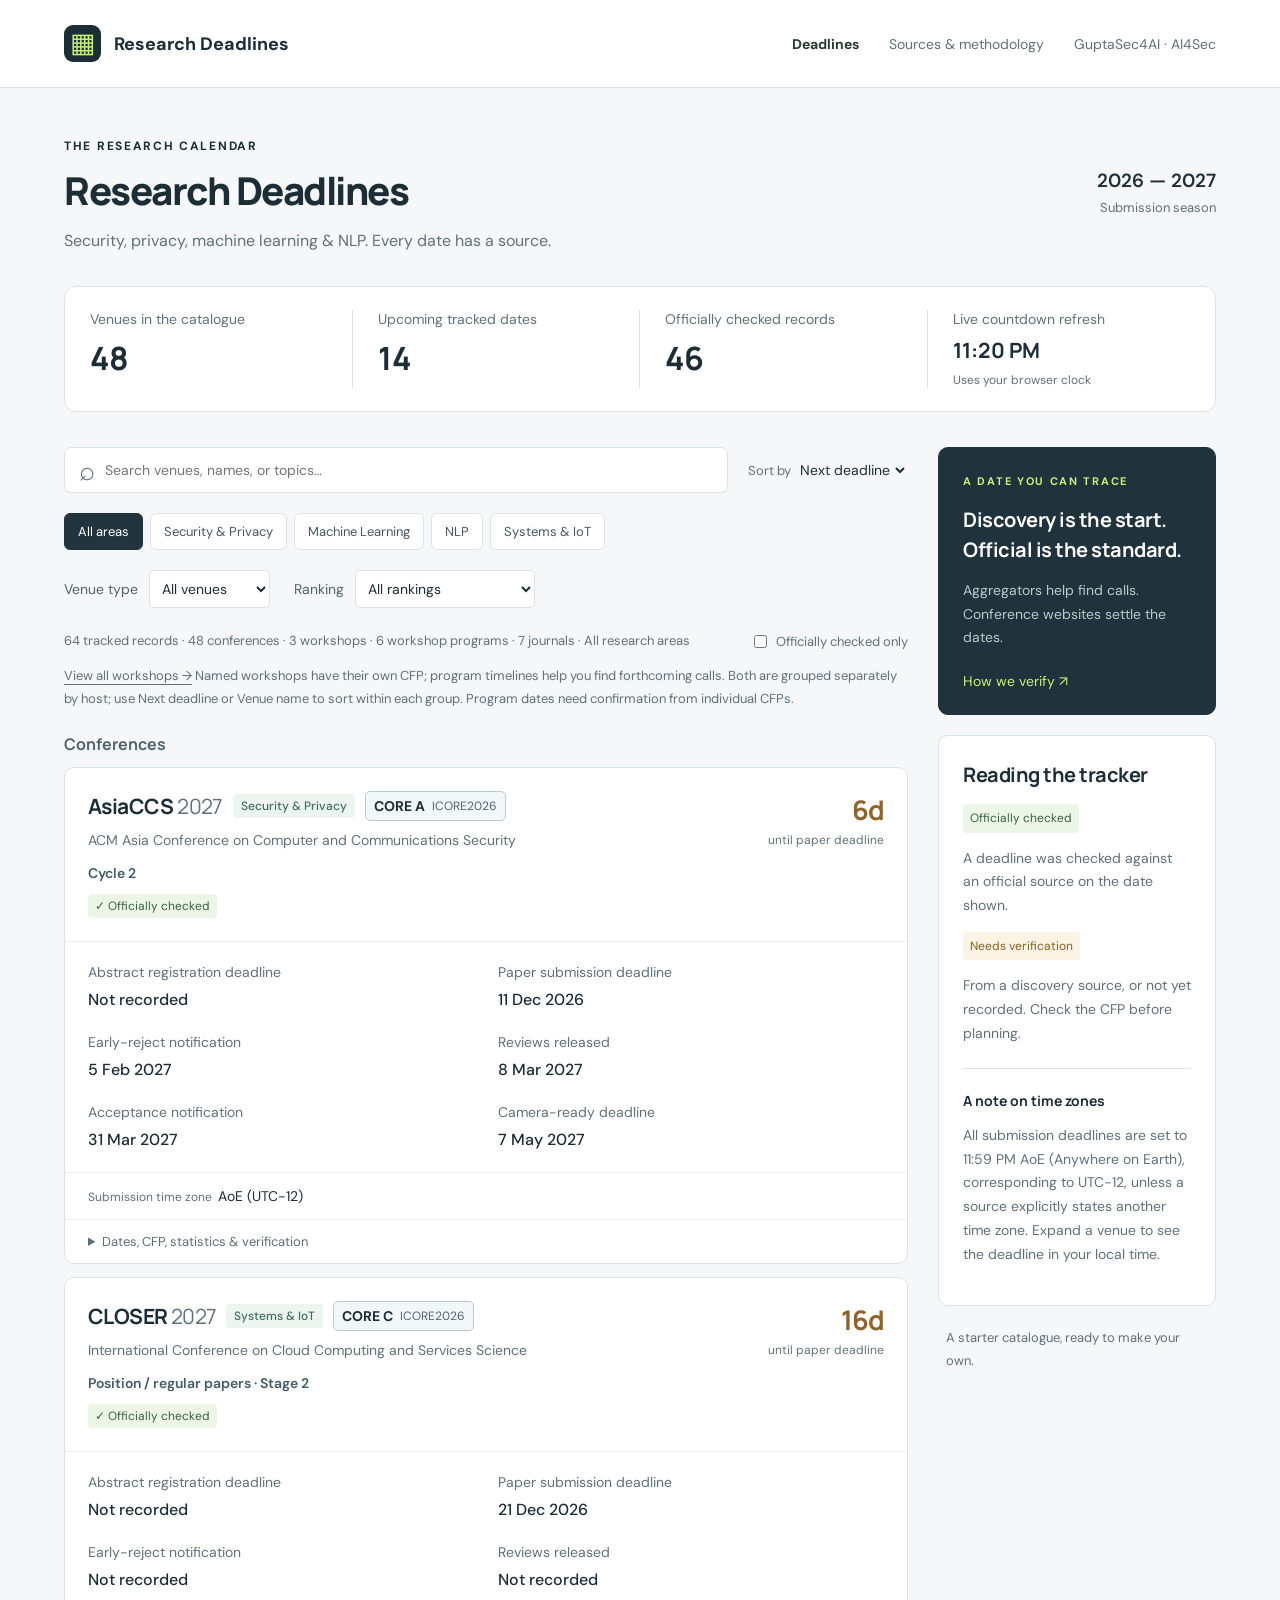
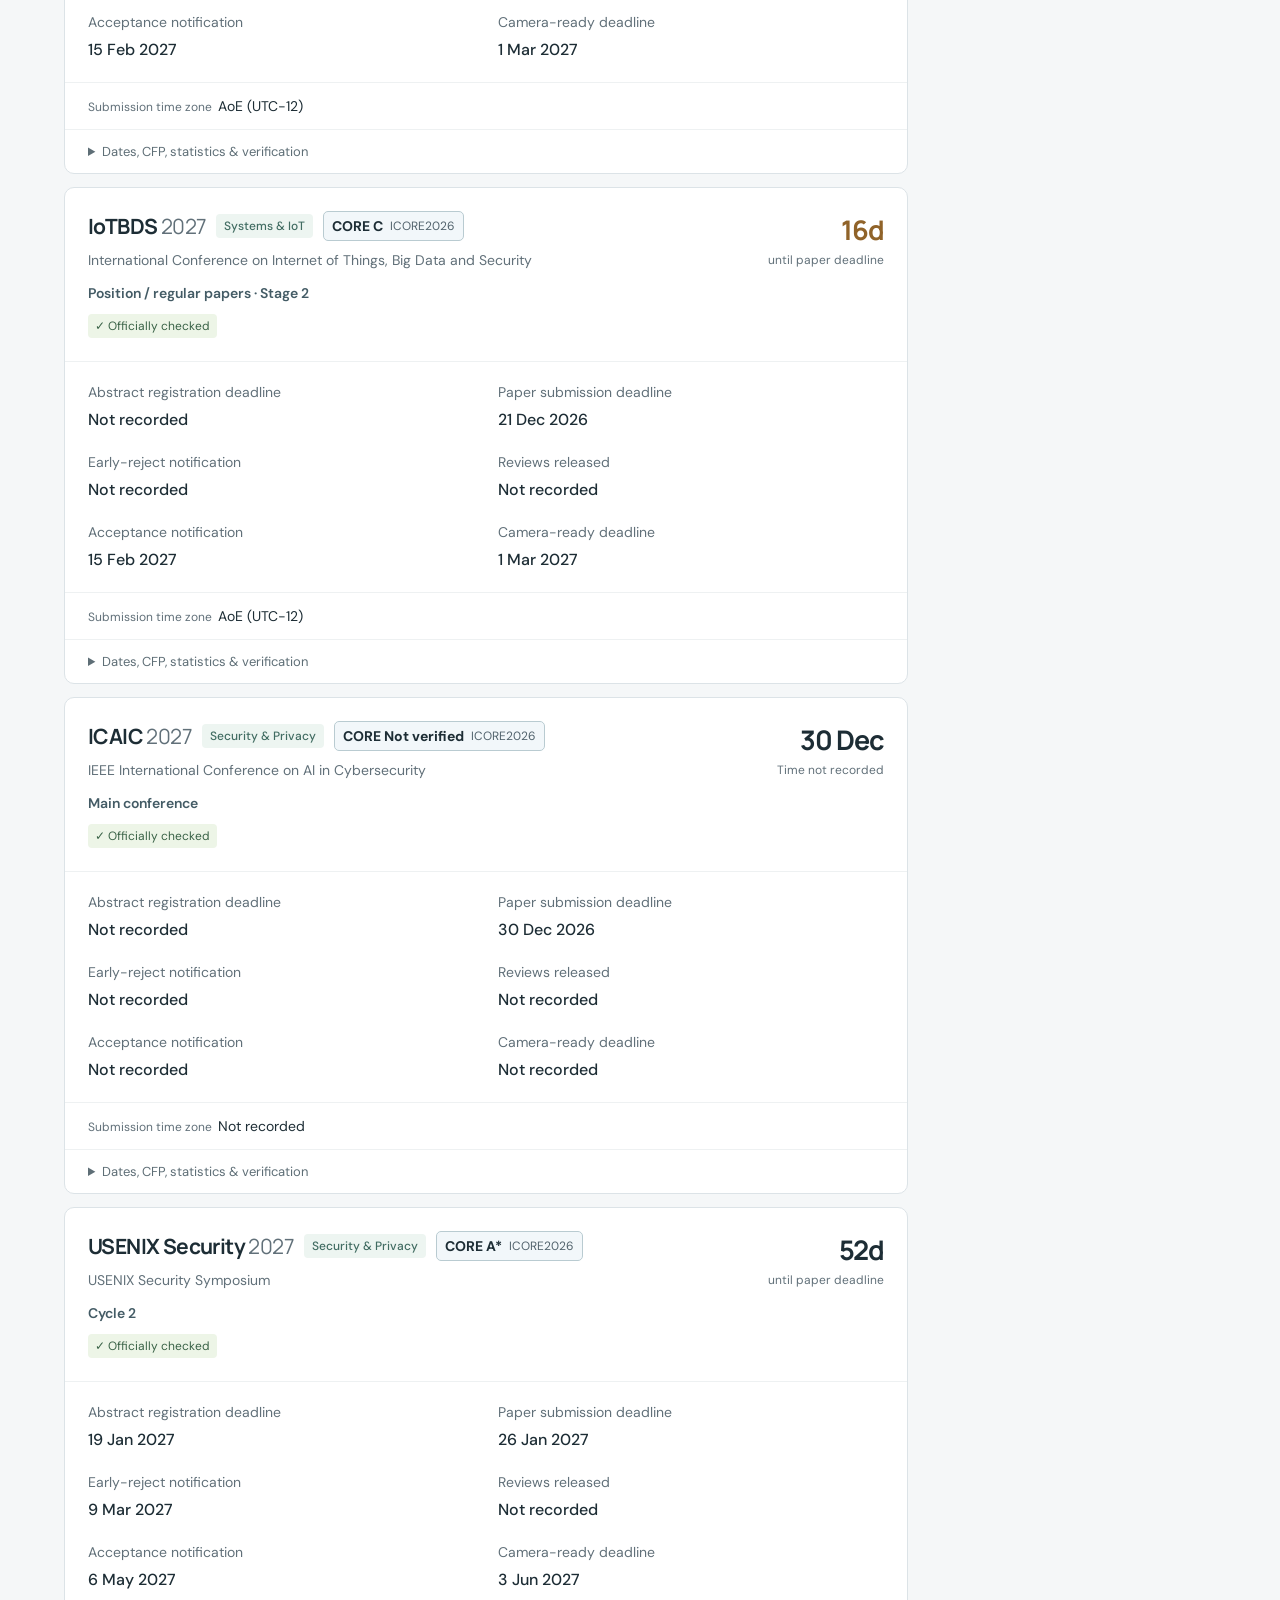
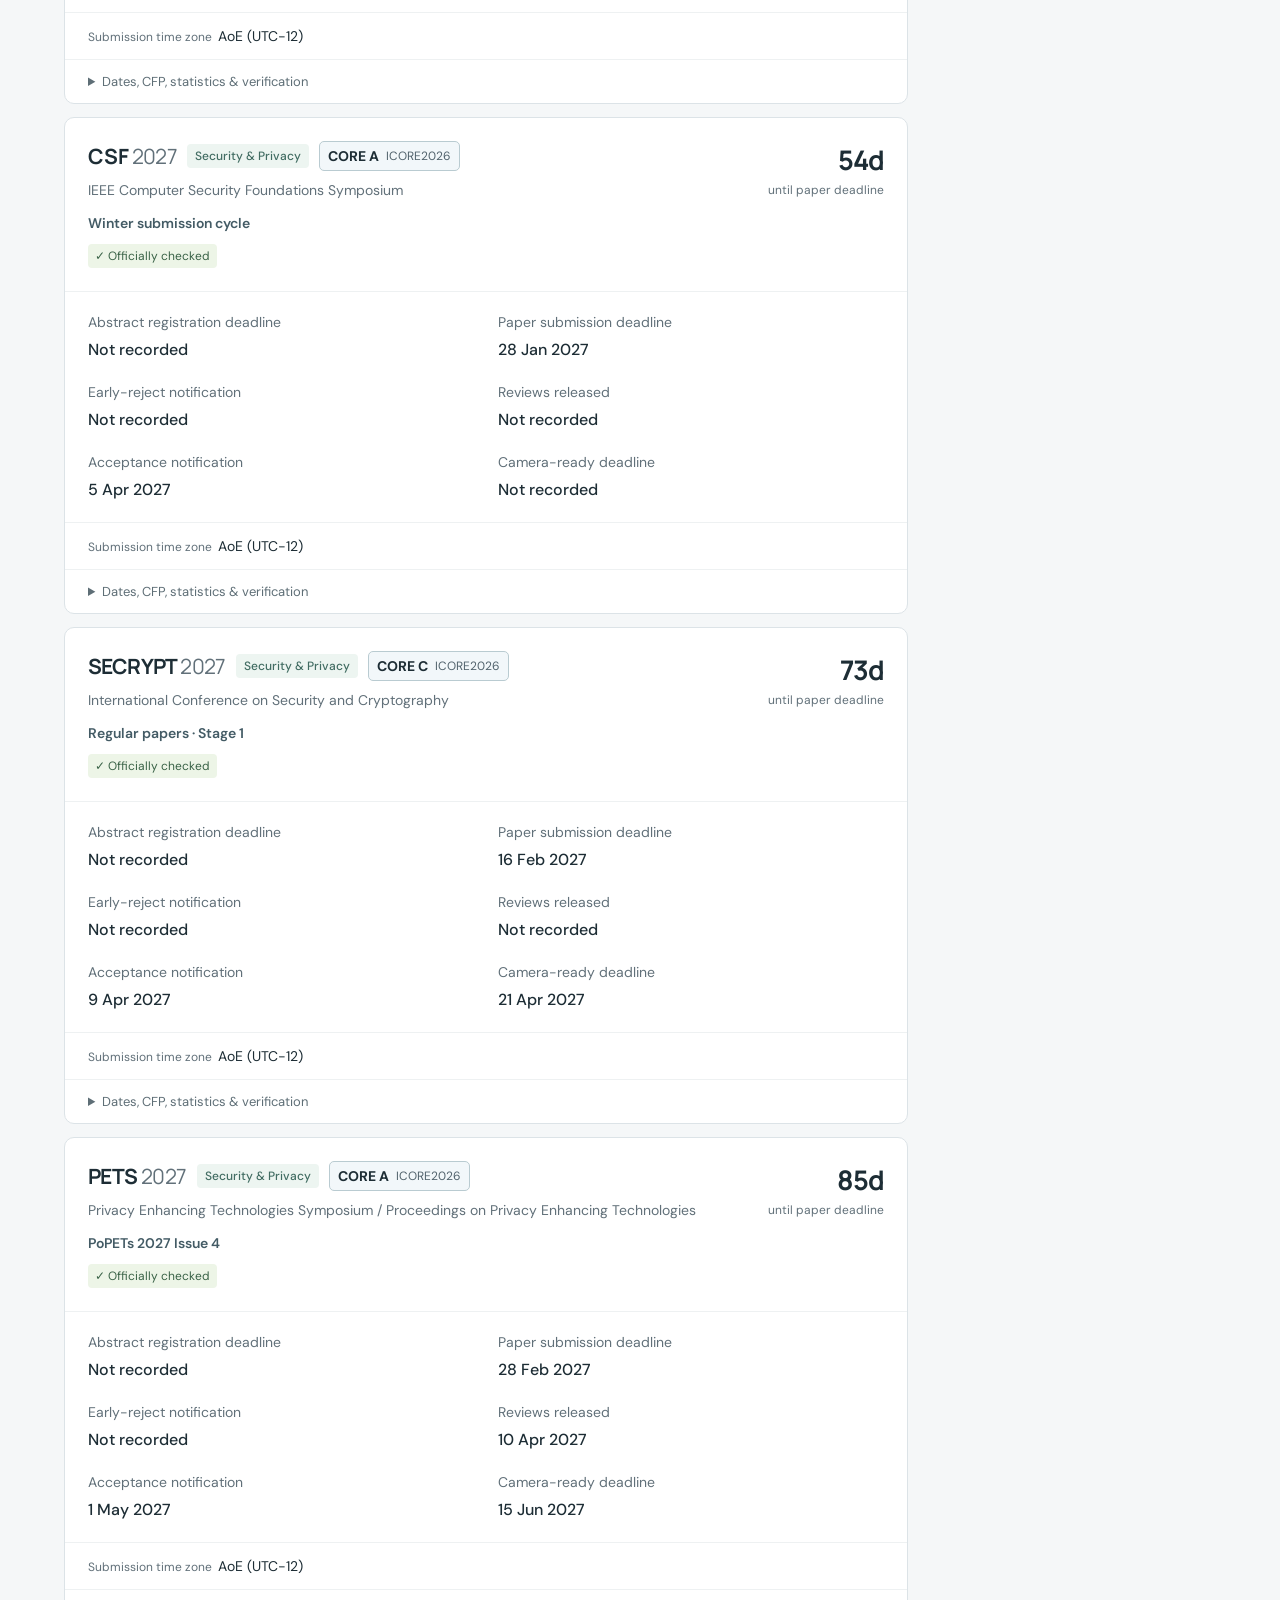
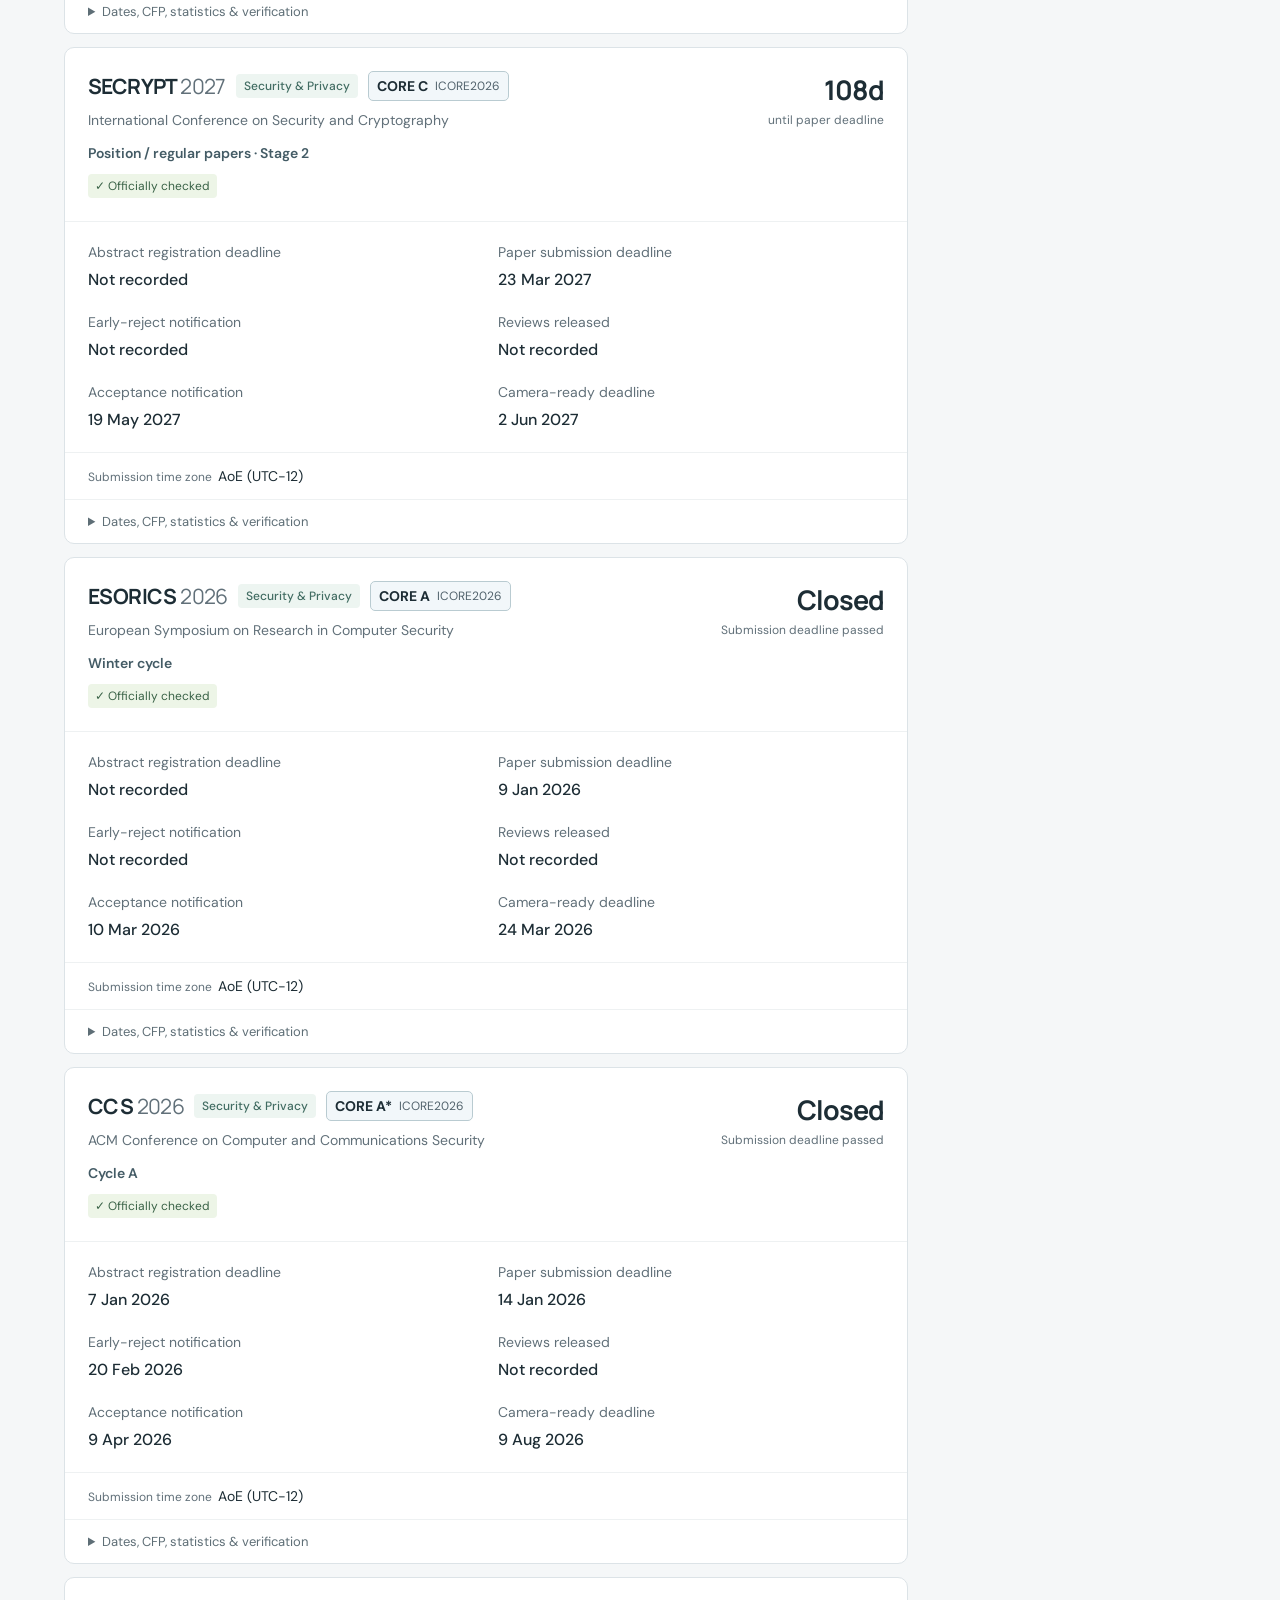
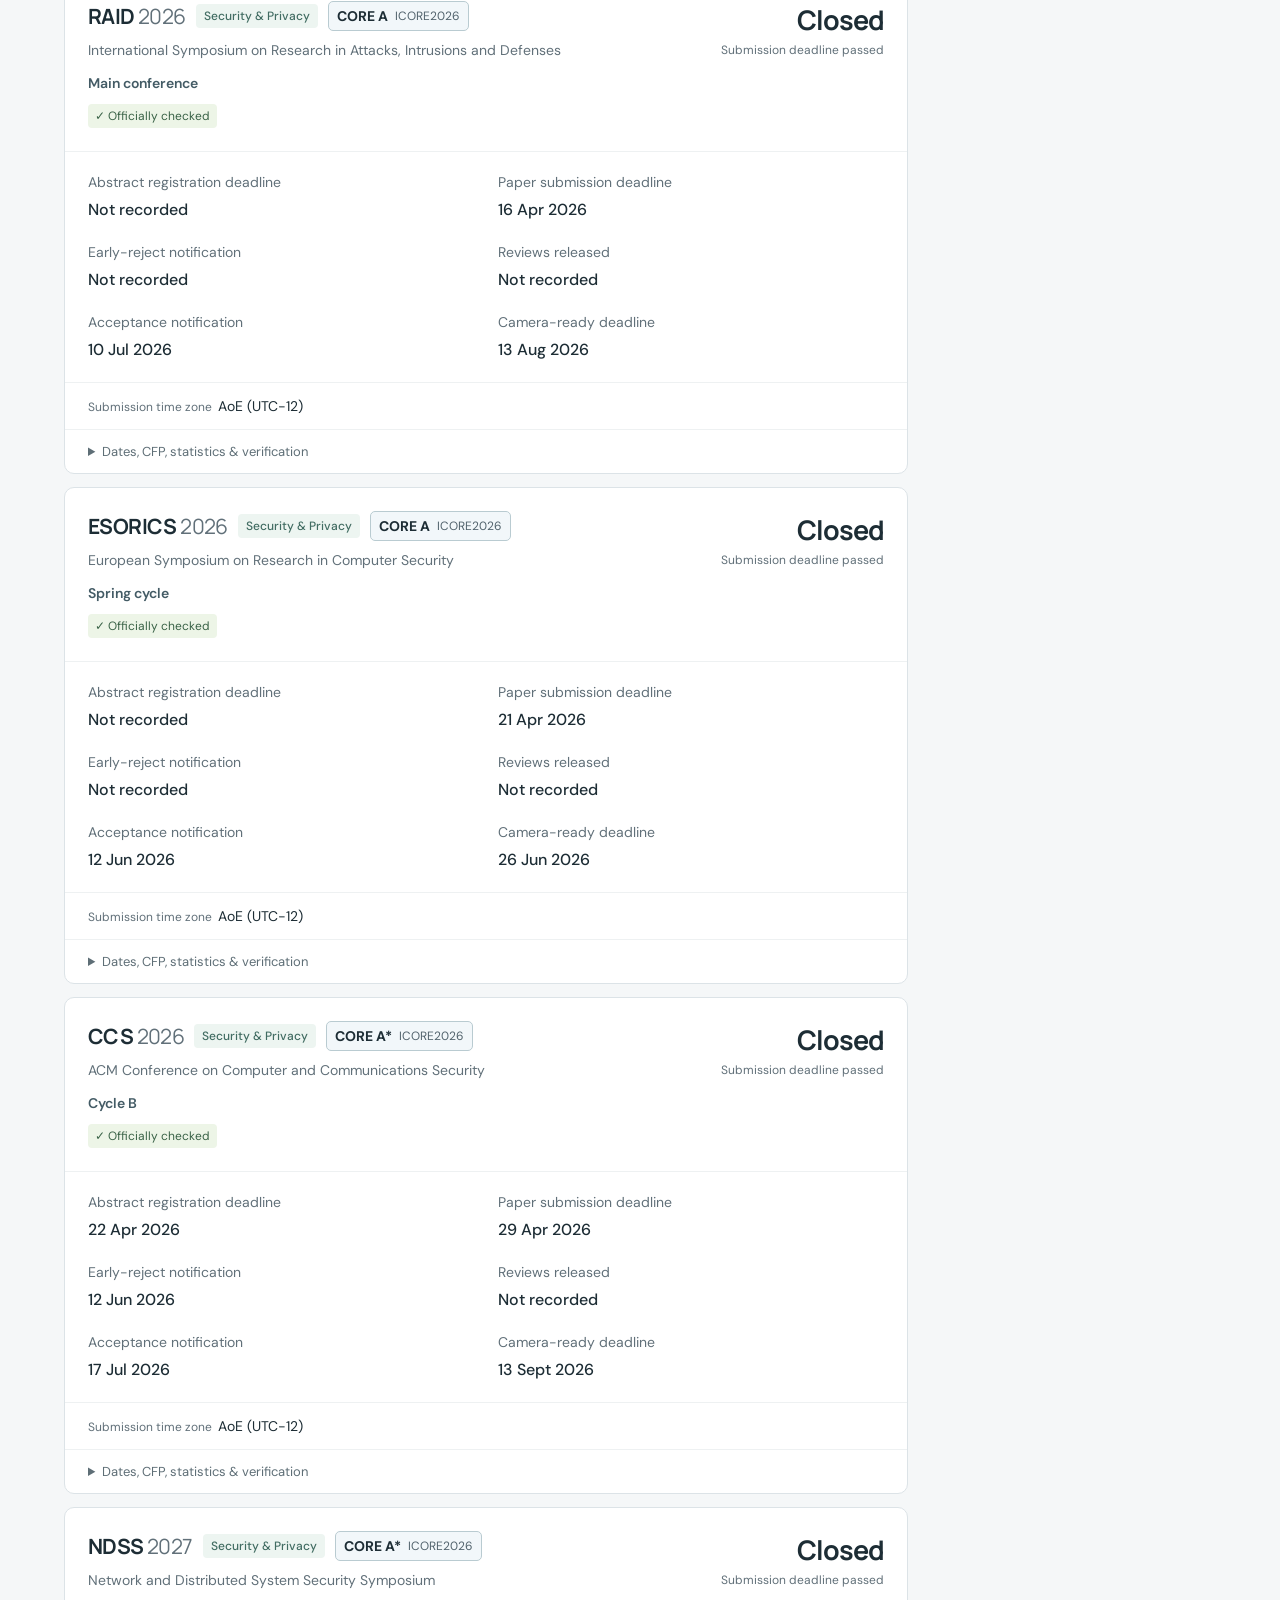
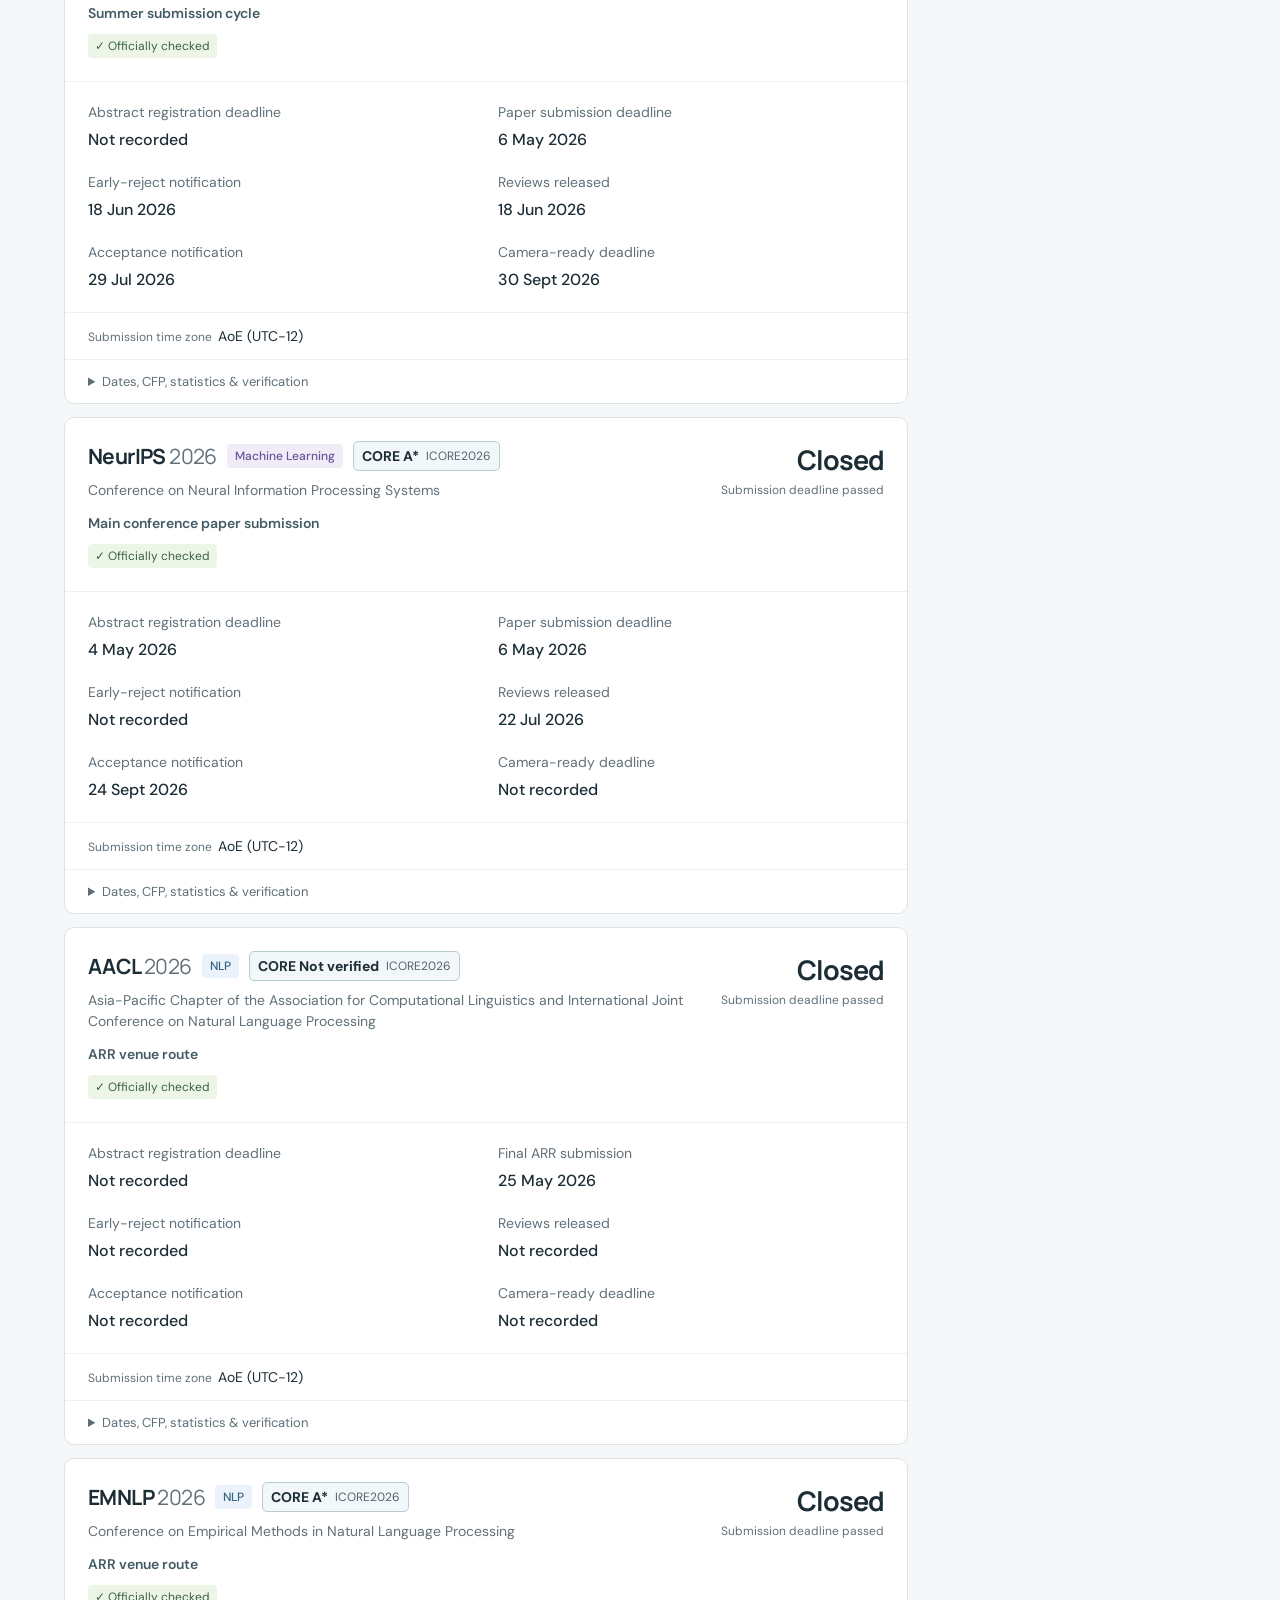
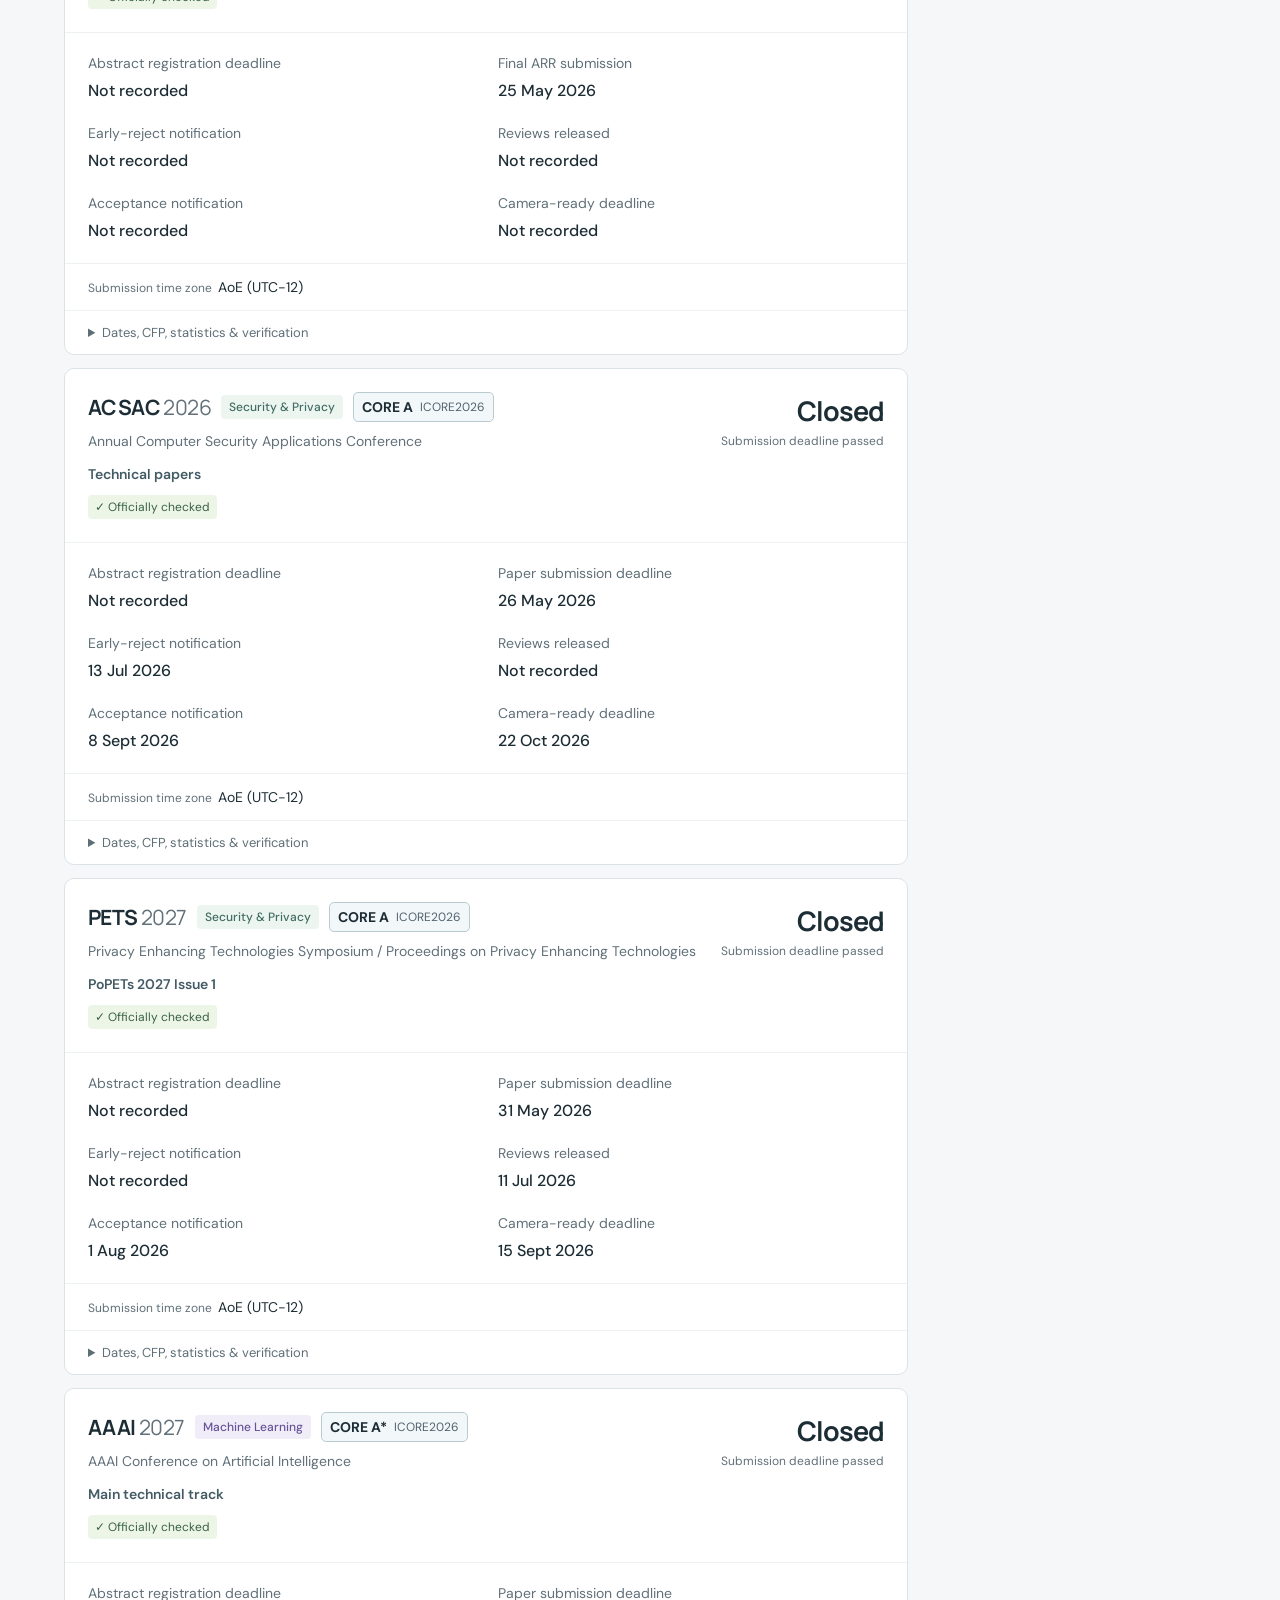
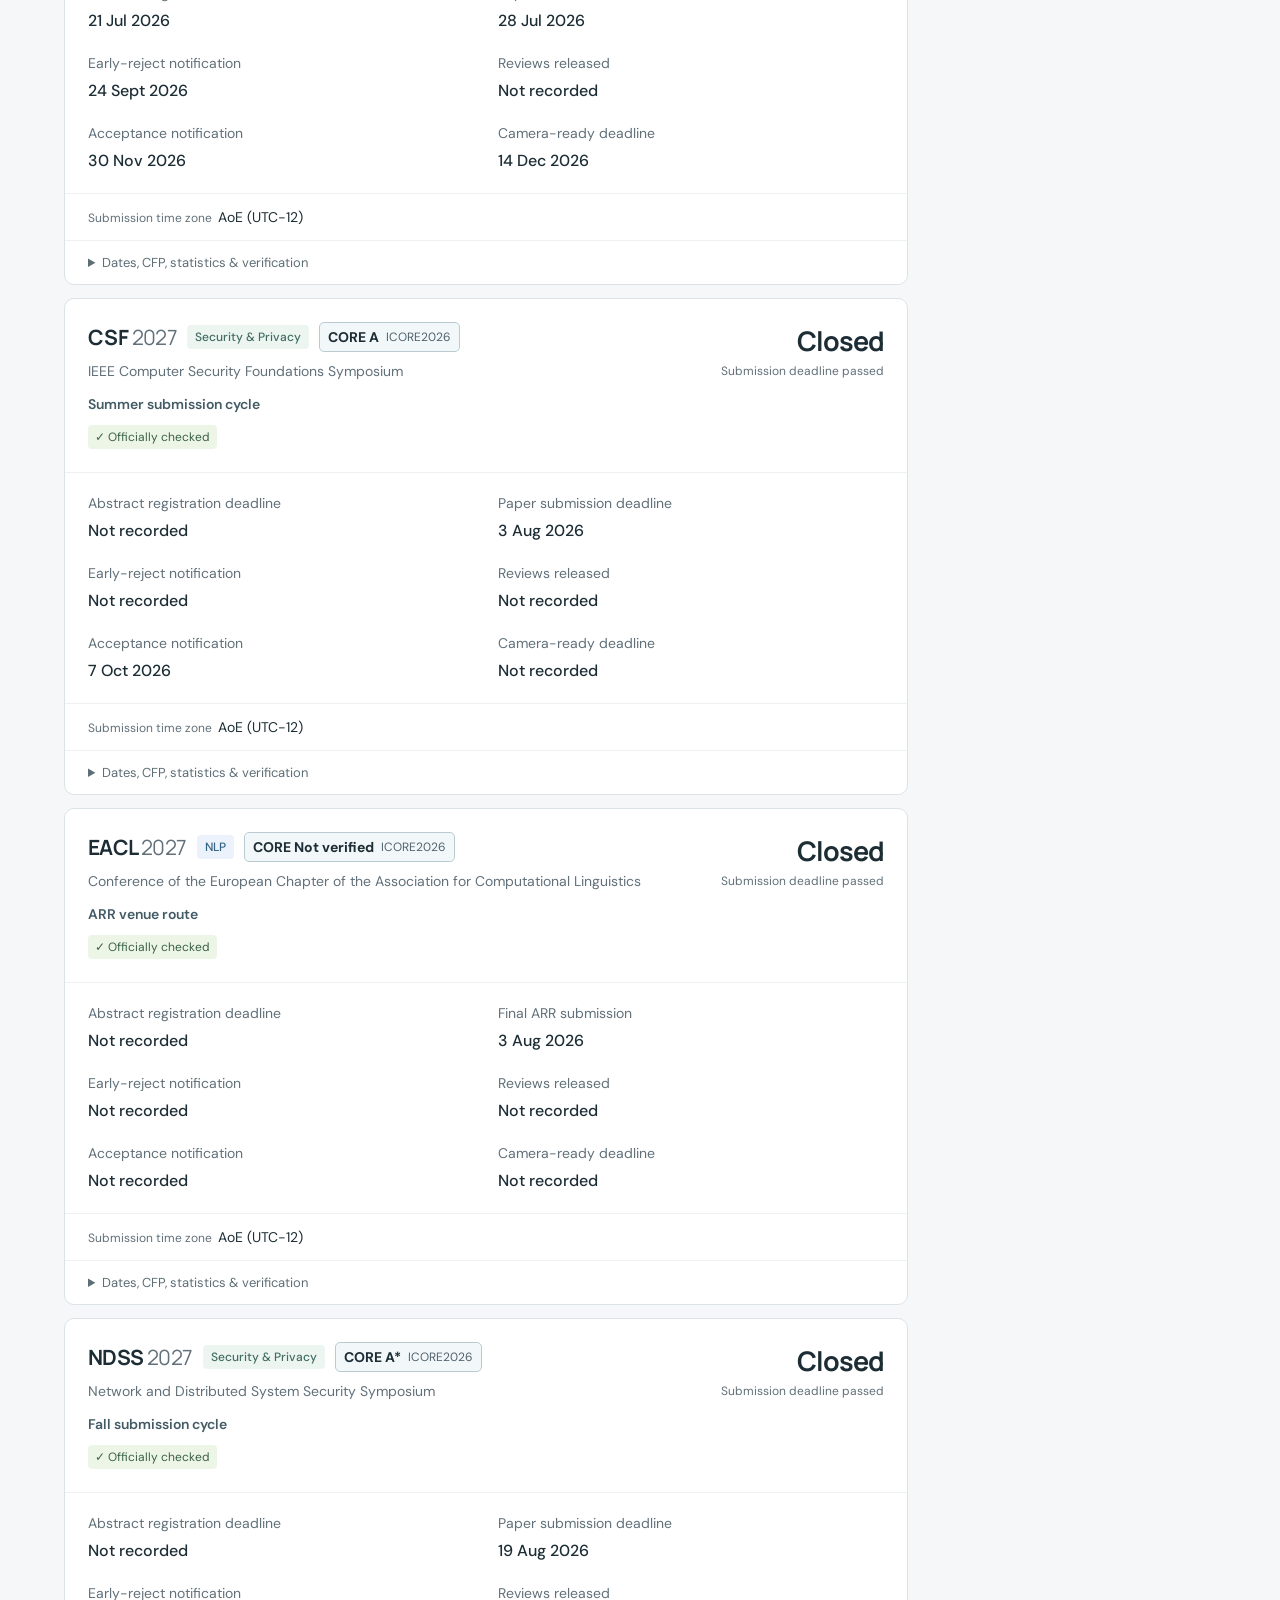
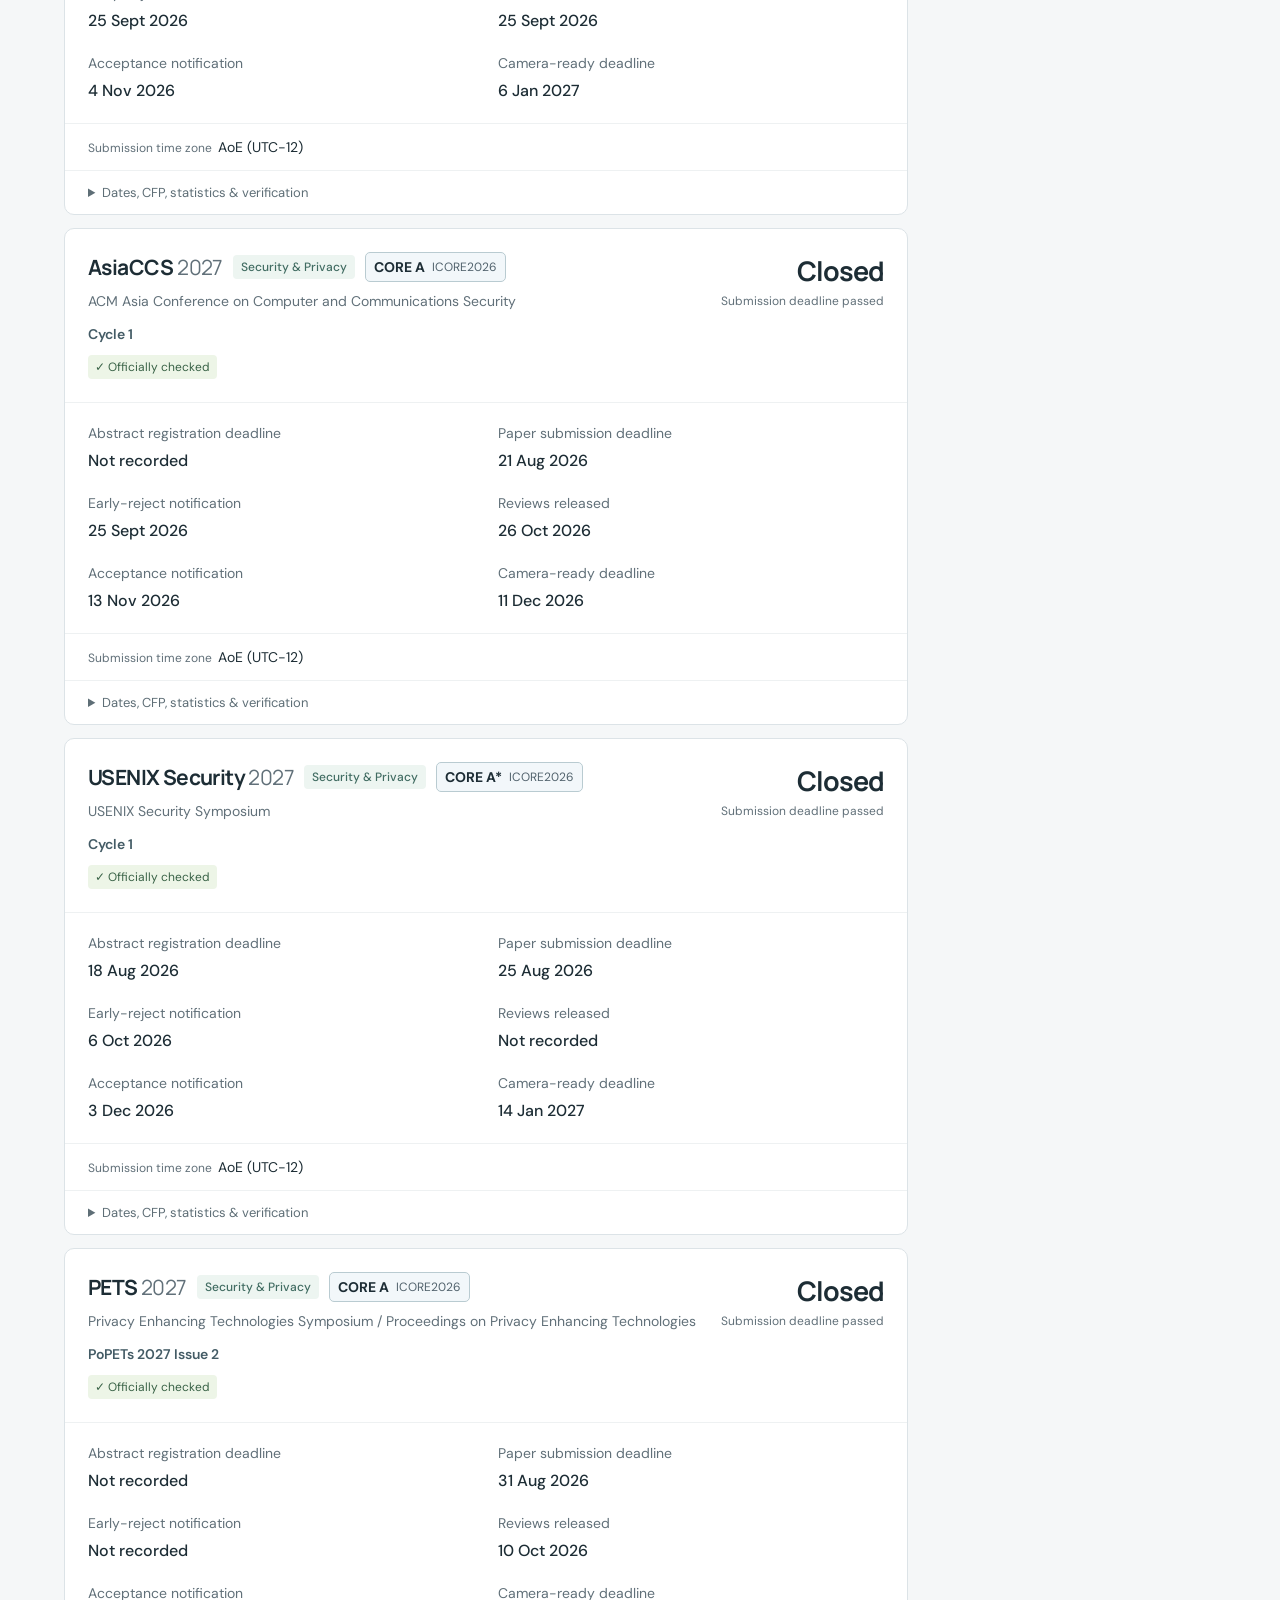
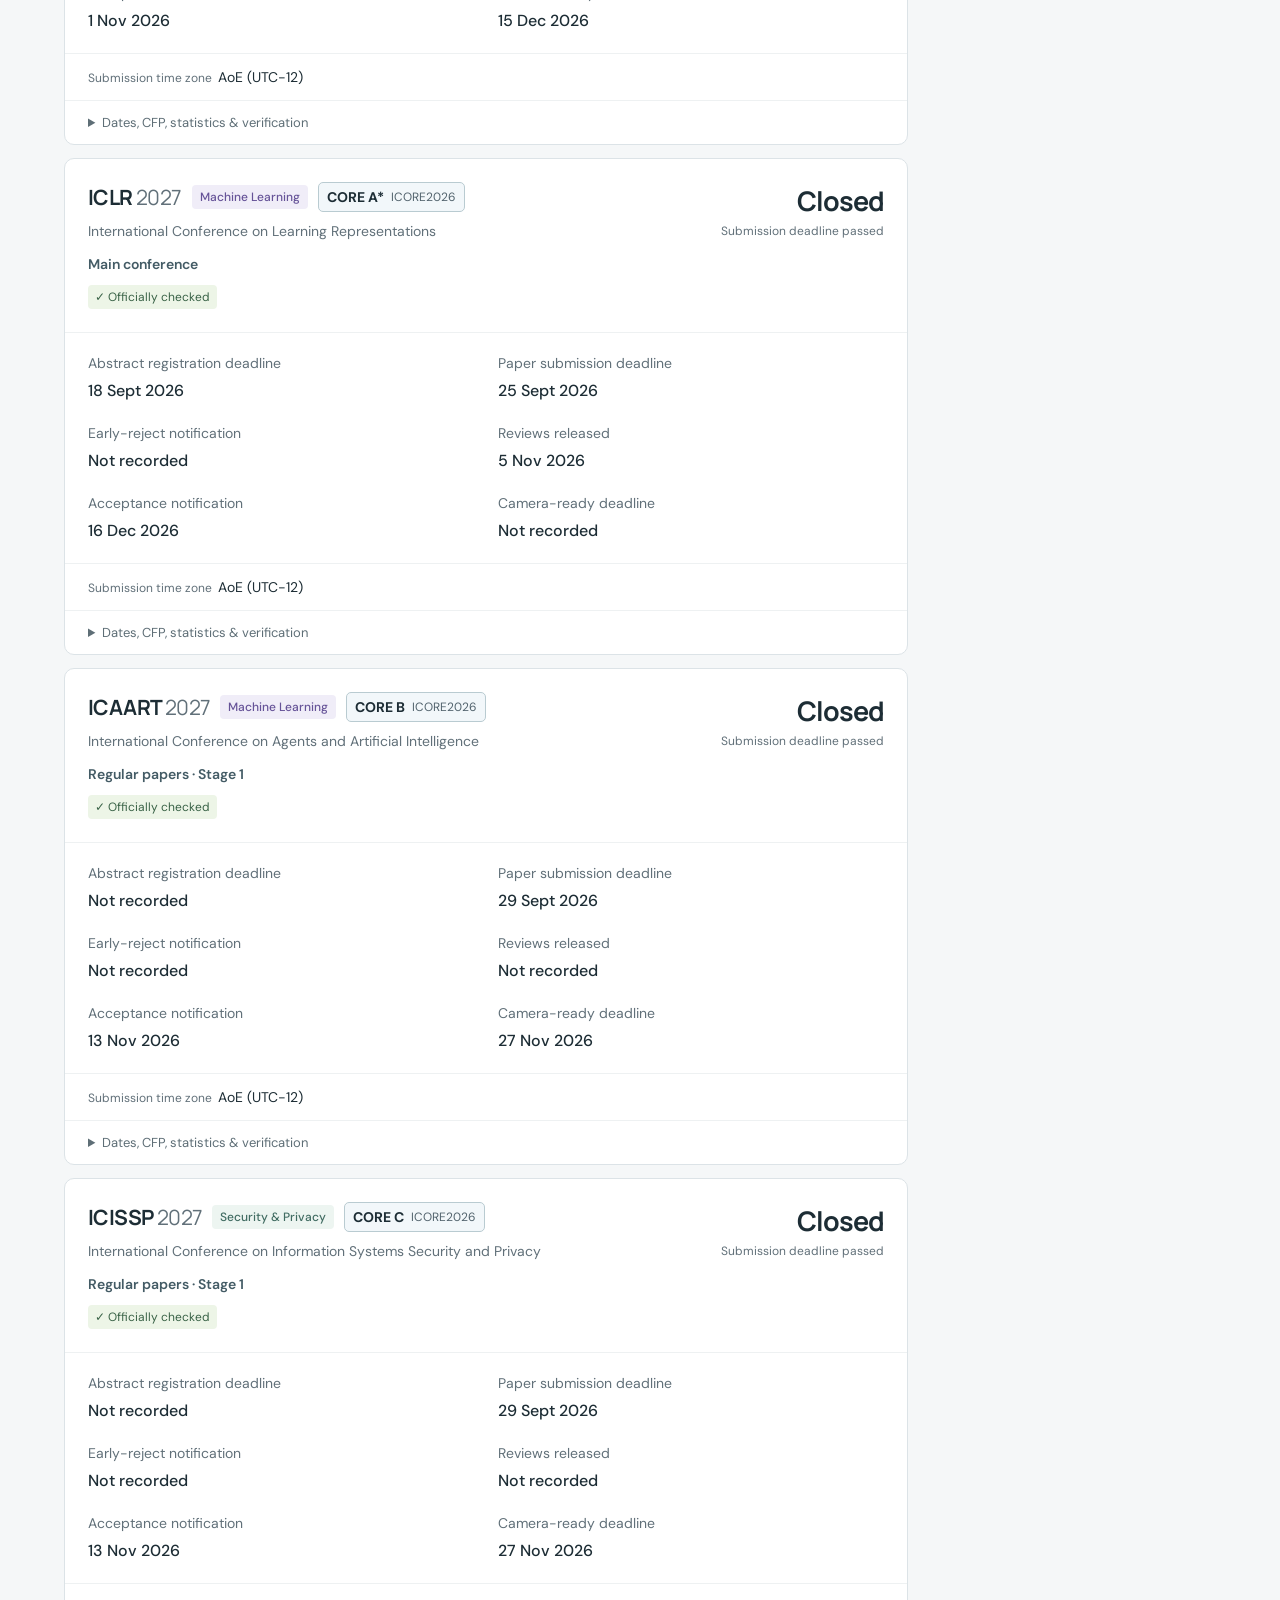
==== ConferenceWorkshopTracker/index.html @ 861a50c0 "Changes" ====
<!doctype html>
<html lang="en">
<head>
  <meta charset="utf-8"><meta name="viewport" content="width=device-width, initial-scale=1">
  <title>Research Deadlines · Security, privacy, ML and NLP | GuptaSec4AI · AI4Sec</title>
  <meta name="description" content="A source-aware deadline tracker for security, privacy, machine learning and NLP research.">
  <link rel="icon" href="data:image/svg+xml,%3Csvg xmlns='http://www.w3.org/2000/svg' viewBox='0 0 32 32'%3E%3Crect width='32' height='32' rx='8' fill='%23192932'/%3E%3Cpath d='M9 9h14v15H9zM9 14h14M13 6v6M19 6v6' fill='none' stroke='%23c5f277' stroke-width='2'/%3E%3C/svg%3E">
  <link rel="stylesheet" href="styles.css"><script defer src="tracker.js"></script>
</head>
<body>
<a class="skip" href="#main">Skip to deadlines</a>
<header><a class="brand" href="./"><span class="brand-mark">▦</span> Research Deadlines</a><nav aria-label="Main navigation"><a class="active" href="#main">Deadlines</a><a href="#sources">Sources & methodology</a><a href="../index.html">GuptaSec4AI · AI4Sec</a></nav></header>
<main id="main">
  <div class="heading"><div><p class="eyebrow">THE RESEARCH CALENDAR</p><h1>Research Deadlines</h1><p class="intro">Security, privacy, machine learning & NLP. Every date has a source.</p></div><span class="edition">2026 — 2027<br><span>Submission season</span></span></div>
  <section class="stats" aria-label="Catalogue overview"><div><span>Venues in the catalogue</span><strong id="total">—</strong></div><div><span>Upcoming tracked dates</span><strong id="upcoming">—</strong></div><div><span>Officially checked records</span><strong id="verified">—</strong></div><div class="snapshot"><span>Live countdown refresh</span><strong id="last-refresh">—</strong><small>Uses your browser clock</small></div></section>
  <div class="workspace"><section class="results" aria-label="Research deadlines">
    <div class="toolbar"><label class="search"><span aria-hidden="true">⌕</span><input id="search" type="search" placeholder="Search venues, names, or topics…" aria-label="Search venues"></label><label class="sort">Sort by <select id="sort"><option value="deadline">Next deadline</option><option value="name">Venue name</option></select></label></div>
    <div class="filterline"><div id="areas" class="chips" aria-label="Research area"><button data-area="all" aria-pressed="true">All areas</button><button data-area="Security & Privacy" aria-pressed="false">Security & Privacy</button><button data-area="Machine Learning" aria-pressed="false">Machine Learning</button><button data-area="NLP" aria-pressed="false">NLP</button><button data-area="Systems &amp; IoT" aria-pressed="false">Systems &amp; IoT</button></div></div>
    <div class="ranking-controls"><label>Venue type <select id="venue-type"><option value="all">All venues</option><option value="conference">Conferences</option><option value="workshop">Workshops</option><option value="journal">Journals</option></select></label><label>Ranking <select id="ranking"><option value="all">All rankings</option><optgroup label="CORE / ICORE conferences"><option value="CORE:A*">CORE A*</option><option value="CORE:A">CORE A</option><option value="CORE:B">CORE B</option><option value="CORE:C">CORE C</option></optgroup><optgroup label="SCImago journals"><option value="SCImago:Q1">SCImago Q1</option><option value="SCImago:Q2">SCImago Q2</option><option value="SCImago:Q3">SCImago Q3</option><option value="SCImago:Q4">SCImago Q4</option></optgroup><option value="unknown">Not verified / no entry</option></select></label></div><div class="list-meta"><span id="result-count" role="status">Loading venues…</span><label><input id="verified-only" type="checkbox"> Officially checked only</label></div>
    <p class="method-note"><a href="?type=workshop#main">View all workshops →</a> Named workshops have their own CFP; program timelines help you find forthcoming calls. Both are grouped separately by host; use Next deadline or Venue name to sort within each group. Program dates need confirmation from individual CFPs.</p><div id="cards"></div><noscript><p>Enable JavaScript to view the deadline catalogue. The source data is available in <a href="data/venues.json">venues.json</a>.</p></noscript>
  </section><aside>
    <section class="side-card dark"><p class="eyebrow">A DATE YOU CAN TRACE</p><h2>Discovery is the start.<br>Official is the standard.</h2><p>Aggregators help find calls. Conference websites settle the dates.</p><a href="#sources">How we verify ↗</a></section>
    <section class="side-card"><h2>Reading the tracker</h2><p><span class="badge good">Officially checked</span></p><p>A deadline was checked against an official source on the date shown.</p><p><span class="badge pending">Needs verification</span></p><p>From a discovery source, or not yet recorded. Check the CFP before planning.</p><hr><h3>A note on time zones</h3><p>All submission deadlines are set to 11:59 PM AoE (Anywhere on Earth), corresponding to UTC−12, unless a source explicitly states another time zone. Expand a venue to see the deadline in your local time.</p></section>
    <p class="aside-note">A starter catalogue, ready to make your own. </p>
  </aside></div>
  <section id="sources" class="sources"><p class="eyebrow">PROVENANCE, NOT GUESSWORK</p><h2>One deadline. A clear source of truth.</h2><div class="source-grid"><div><span class="step">01 / DISCOVER</span><h3>Find the call</h3><p><a href="https://sec-deadlines.github.io/">SecDeadlines ↗</a><a href="https://aideadlin.es/">AI Deadlines ↗</a><a href="http://www.wikicfp.com/cfp/">WikiCFP ↗</a></p></div><div><span class="step">02 / VERIFY</span><h3>Check the authority</h3><p>Official main conference pages, Call for Papers, Important Dates and submission pages take precedence over aggregator observations. For IEEE venues, check the venue page and IEEE society pages too. <a href="https://www.ieee.org/conferences/">IEEE Conferences ↗</a><a href="https://openreview.net/">OpenReview ↗</a><a href="https://aclrollingreview.org/dates">ACL Rolling Review ↗</a></p></div><div><span class="step">03 / CONTEXT</span><h3>Keep rankings separate</h3><p><a href="https://portal.core.edu.au/conf-ranks/">ICORE conference rankings ↗</a><a href="https://www.scimagojr.com/journalrank.php">SCImago journal quartiles ↗</a><a href="https://dblp.org/">DBLP venue history ↗</a></p></div></div><p class="quartile-guide"><strong>Journal quartiles:</strong> Q1 = top 25%; Q2 = 25–50%; Q3 = 50–75%; Q4 = bottom 25% within a subject category and year. Quartiles can differ by category. SJR is a citation-based indicator that weights citations by the influence of the citing journals. CORE grades and SCImago quartiles are not equivalent.</p><p class="method-note">This is a manually maintained source snapshot with live browser countdowns. Conflicting observations are shown in each record; an official observation wins. Conference badges use ICORE2026. Journal badges use SCImago and explicitly state the metric year and quartile scope. Historical snapshots, secondary sources and owner-supplied SCImago values are labeled separately; none is presented as direct latest-edition verification. Rank verification is separate from deadline verification. ARR submission and conference commitment are separate milestones. Regex-friendly official URL patterns and source links are stored in <a href="data/source-links.json">source-links.json</a>.</p><p class="aoe-footer-note"><strong>Deadline time note:</strong> All submission deadlines are set to <strong>11:59 PM AoE (Anywhere on Earth)</strong>, which corresponds to the <strong>UTC−12</strong> time zone, unless an official source explicitly gives a different time zone.</p></section>
</main><footer><span>Research Deadlines</span><span>Security for AI · AI for Security</span></footer>
</body></html>
---- ConferenceWorkshopTracker/styles.css ----
@import url('https://fonts.googleapis.com/css2?family=DM+Sans:wght@400;500;600;700&family=Manrope:wght@400;500;600;700;800&display=swap');
.milestones{display:grid;grid-template-columns:repeat(2,minmax(0,1fr));gap:20px 24px;margin:0;padding:20px 23px;border-top:1px solid #eef1f2}.milestones dt{font-size:14px;color:#617079;line-height:1.5}.milestones dd{font-size:16px;font-weight:500;margin:5px 0 0;line-height:1.5}@media(max-width:500px){.milestones{grid-template-columns:1fr;padding:18px;gap:15px}}
:root{font-family:'DM Sans',sans-serif;color:#1d2d35;background:#f5f7f8;font-synthesis:none;--muted:#617079;--line:#dce3e7;--green:#c5f277}*{box-sizing:border-box}body{margin:0}a{color:inherit;text-underline-offset:4px}button,input,select{font:inherit}button,select{cursor:pointer}button:focus-visible,a:focus-visible,input:focus-visible,select:focus-visible,summary:focus-visible{outline:3px solid #588e28;outline-offset:4px}header{height:88px;padding:0 5%;border-bottom:1px solid var(--line);display:flex;align-items:center;justify-content:space-between;background:#fff;gap:20px}.brand{display:flex;align-items:center;gap:8px;text-decoration:none;font-weight:700;font-size:18px;white-space:nowrap}.brand-light{font-weight:400;color:var(--muted)}.brand-mark{background:#1d2d35;color:var(--green);font-size:27px;width:37px;height:37px;text-align:center;border-radius:9px;margin-right:5px}nav{display:flex;gap:30px;font-size:14px}nav a{text-decoration:none;color:var(--muted)}nav .active{color:#263b2e;font-weight:700}main{max-width:1440px;margin:auto;padding:50px 5% 0}.heading{display:flex;justify-content:space-between;align-items:center;gap:24px}.eyebrow{font-size:12px;font-weight:700;letter-spacing:1.7px;margin:0 0 14px}h1,h2,h3{font-family:Manrope,sans-serif}h1{font-size:clamp(28px,3vw,42px);line-height:1.2;letter-spacing:-1.5px;margin:0 0 16px;font-weight:800}.intro{color:var(--muted);font-size:16px;margin:0}.edition{text-align:right;font-size:19px;font-weight:600;white-space:nowrap}.edition span{font-size:13px;line-height:2;color:var(--muted);font-weight:400}.stats{margin:35px 0;display:grid;grid-template-columns:repeat(4,1fr);border:1px solid var(--line);border-radius:12px;background:white;padding:23px 0}.stats>div{display:flex;flex-direction:column;padding:0 25px;border-right:1px solid var(--line);gap:8px}.stats>div:last-child{border:0}.stats span{font-size:14px;color:var(--muted)}.stats strong{font-family:Manrope,sans-serif;font-size:32px;font-weight:700}.stats .snapshot strong{font-size:21px}.stats small{font-size:12px;color:var(--muted)}.workspace{display:grid;grid-template-columns:minmax(0,1fr) 278px;gap:30px}.toolbar{display:flex;gap:20px;align-items:center}.search{display:flex;align-items:center;gap:10px;flex:1;border:1px solid var(--line);border-radius:7px;background:#fff;padding:0 14px}.search span{font-size:27px;color:var(--muted)}.search input{width:100%;min-width:0;border:0;background:none;padding:13px 0;outline-offset:0;font-size:14px}.sort{font-size:13px;white-space:nowrap;color:var(--muted)}select{background:transparent;border:none;color:#1d2d35;font-size:14px;padding:10px 2px}.chips{display:flex;gap:7px;flex-wrap:wrap;margin:20px 0}.chips button{padding:9px 13px;border:1px solid var(--line);border-radius:6px;font-size:13px;background:#fff;color:#485861}.chips button[aria-pressed=true]{background:#22353e;border-color:#22353e;color:#fff}.list-meta{display:flex;justify-content:space-between;gap:16px;color:var(--muted);font-size:13px;margin:24px 0 12px}.list-meta label{display:flex;align-items:center;gap:6px}input[type=checkbox]{accent-color:#304a35}.venue{border:1px solid var(--line);border-radius:10px;background:#fff;margin-bottom:13px;overflow:hidden}.venue-main{padding:23px;display:grid;grid-template-columns:minmax(0,1fr) auto;gap:20px}.venue-top{display:flex;align-items:center;gap:10px;flex-wrap:wrap}.venue h2{font-size:21px;letter-spacing:-.6px;margin:0}.venue h2 a{text-decoration:none}.year{color:var(--muted);font-weight:400}.area{font-size:12px;font-weight:500;color:#416c62;background:#edf5f1;padding:4px 8px;border-radius:4px}.area.ml{color:#665398;background:#f0edf8}.area.nlp{color:#326384;background:#ebf2fb}.fullname{font-size:14px;color:var(--muted);line-height:1.5;margin:9px 0 13px}.badge{display:inline-block;border-radius:4px;padding:4px 7px;font-size:12px}.good{color:#396246;background:#edf5e7}.pending{color:#856022;background:#fbf3e4}.countdown{text-align:right;min-width:120px}.countdown strong{display:block;font-size:27px;font-family:Manrope,sans-serif;font-weight:700;letter-spacing:-1px}.countdown small{font-size:12px;color:var(--muted)}.countdown.soon strong{color:#906329}.date-strip{border-top:1px solid #eef1f2;padding:14px 23px;display:flex;gap:25px;flex-wrap:wrap;font-size:14px}.date-strip span{color:var(--muted);font-size:12px;margin-right:6px}.venue details{border-top:1px solid #eef1f2;padding:0 23px}.venue summary{padding:13px 0;color:#5e6e76;font-size:13px;cursor:pointer}.detail-body{padding:0 0 18px;font-size:14px;color:var(--muted);line-height:1.65}.detail-body p{margin:6px 0}.detail-body a{color:#2f5750}.source-row{margin:6px 0;display:flex;justify-content:space-between;gap:15px;flex-wrap:wrap}.conflict{color:#8d4821;background:#fff4e9;padding:8px}.side-card{border:1px solid var(--line);border-radius:10px;background:#fff;padding:24px;margin-bottom:20px}.side-card.dark{background:#20323b;color:#fff;border-color:#20323b}.dark .eyebrow{color:var(--green);font-size:11px}.side-card h2{font-size:20px;line-height:1.5;letter-spacing:-.5px;margin:0 0 13px}.side-card p{font-size:14px;line-height:1.7;color:var(--muted)}.dark p{color:#bcc9cc}.dark a{display:block;color:var(--green);font-size:14px;margin-top:22px;text-decoration:none}.side-card h3{font-size:14px}.side-card hr{border:0;border-top:1px solid var(--line);margin:22px 0}.aside-note{font-size:13px;line-height:1.8;color:var(--muted);padding:0 8px}.sources{margin:60px 0 35px;border-top:1px solid var(--line);padding-top:35px;scroll-margin-top:25px}.sources h2{font-size:27px;letter-spacing:-.7px}.source-grid{display:grid;grid-template-columns:repeat(3,1fr);gap:30px;margin:30px 0}.step{color:var(--muted);font-size:12px;letter-spacing:1px}.source-grid h3{font-size:17px}.source-grid p{font-size:14px;line-height:1.7;color:var(--muted)}.source-grid a{display:block;margin:7px 0}.method-note{font-size:13px;line-height:1.8;color:var(--muted);max-width:960px}footer{border-top:1px solid var(--line);padding:25px 5%;display:flex;justify-content:space-between;gap:20px;font-size:13px;color:var(--muted)}.empty{background:white;border:1px dashed var(--line);border-radius:10px;padding:45px 20px;text-align:center;color:var(--muted)}.empty button{padding:10px 18px;background:#20323b;color:white;border:0;border-radius:5px}.skip{position:absolute;top:-100px;left:20px;background:white;padding:12px;z-index:5}.skip:focus{top:10px}@media(min-width:1500px){header,footer{padding-left:calc((100vw - 1296px)/2);padding-right:calc((100vw - 1296px)/2)}}@media(max-width:1050px){.workspace{grid-template-columns:minmax(0,1fr) 240px;gap:20px}.venue-main{padding:18px}.stats>div{padding:0 18px}.brand-light{display:none}nav{gap:18px}.date-strip{gap:12px;padding:14px 18px}}@media(max-width:800px){.workspace{grid-template-columns:1fr}aside{display:none}main{padding-top:32px}.stats{grid-template-columns:repeat(2,1fr);gap:24px}.stats>div:nth-child(2){border:0}header{height:auto;min-height:80px;flex-wrap:wrap;padding-top:16px;padding-bottom:16px}nav{font-size:13px}.edition{display:none}.source-grid{gap:20px}.heading h1{letter-spacing:-1px}}@media(max-width:500px){nav{width:100%;justify-content:space-between;gap:10px}.toolbar{flex-wrap:wrap;gap:8px}.search{flex-basis:100%}.sort{margin-left:auto}.chips{margin-top:12px;gap:6px}.chips button{font-size:12px;padding:8px 10px}.list-meta{flex-wrap:wrap;gap:10px}.venue-main{gap:10px}.venue h2{font-size:19px}.countdown{min-width:85px}.countdown strong{font-size:22px}.stats span{font-size:12px}.stats .snapshot strong{font-size:19px}.source-grid{grid-template-columns:1fr;gap:10px}footer{flex-wrap:wrap}.date-strip{gap:10px}.brand-light{display:inline}h1{font-size:29px}}

.cycle-label{font-size:14px;font-weight:600;color:#435b65;margin:0 0 12px}

.rank-badge{display:inline-flex;align-items:center;gap:7px;border:1px solid #b9cbd1;background:#f2f7fa;border-radius:5px;padding:5px 8px;text-decoration:none;font-size:14px;font-weight:700}.rank-badge span{font-size:12px;font-weight:400;color:#52636d}.ranking-controls{display:flex;gap:24px;flex-wrap:wrap;margin:18px 0}.ranking-controls label{font-size:14px;color:#52636d}.ranking-controls select{border:1px solid #dce3e7;border-radius:5px;background:white;padding:8px;margin-left:7px;max-width:100%}.ranking-details{border-top:1px solid #dce3e7;margin-top:15px;padding-top:12px}.ranking-details h3{font-size:16px;margin:4px 0}

.journal-summary{margin:12px 0;font-size:14px;line-height:1.6;color:#52636d}.journal-summary p{margin:4px 0}.quartile-guide{font-size:14px;line-height:1.8;color:#52636d;max-width:960px}
.aoe-footer-note{margin-top:24px;padding:18px 20px;border:1px solid #c9d9df;border-radius:8px;background:#fff;font-size:14px;line-height:1.7;color:#43535c;max-width:960px}
.record-group{margin:0 0 30px}.record-group>h2{margin:22px 0 12px;font-size:16px;letter-spacing:0;color:#52636d}
.cfp-details{margin:14px 0;padding:12px 14px;border:1px solid #dce3e7;border-radius:8px;background:#fbfcfc}.cfp-details h3{margin:0 0 10px;font-size:15px;color:#263b2e}.topic-list{display:flex;flex-wrap:wrap;gap:6px;margin:0 0 12px}.topic-list span{border:1px solid #dce3e7;border-radius:5px;padding:4px 7px;background:#fff;color:#43535c;font-size:12px}.cfp-details dl{display:grid;grid-template-columns:repeat(2,minmax(0,1fr));gap:10px 18px;margin:0}.cfp-details dt{font-size:12px;color:#617079}.cfp-details dd{margin:2px 0 0;color:#1d2d35;font-weight:600;line-height:1.45}.cfp-details a{color:#2f5750}
.arr-schedule{margin:14px 0;padding:12px 14px;border:1px solid #dce3e7;border-radius:8px;background:#f8fafb}.arr-schedule h3{margin:0 0 10px;font-size:15px;color:#263b2e}.arr-schedule dl{display:grid;grid-template-columns:repeat(2,minmax(0,1fr));gap:10px 18px;margin:0}.arr-schedule dt{font-size:12px;color:#617079}.arr-schedule dd{margin:2px 0 0;color:#1d2d35;font-weight:600}.arr-schedule p{margin:8px 0 0}@media(max-width:500px){.cfp-details dl,.arr-schedule dl{grid-template-columns:1fr}}
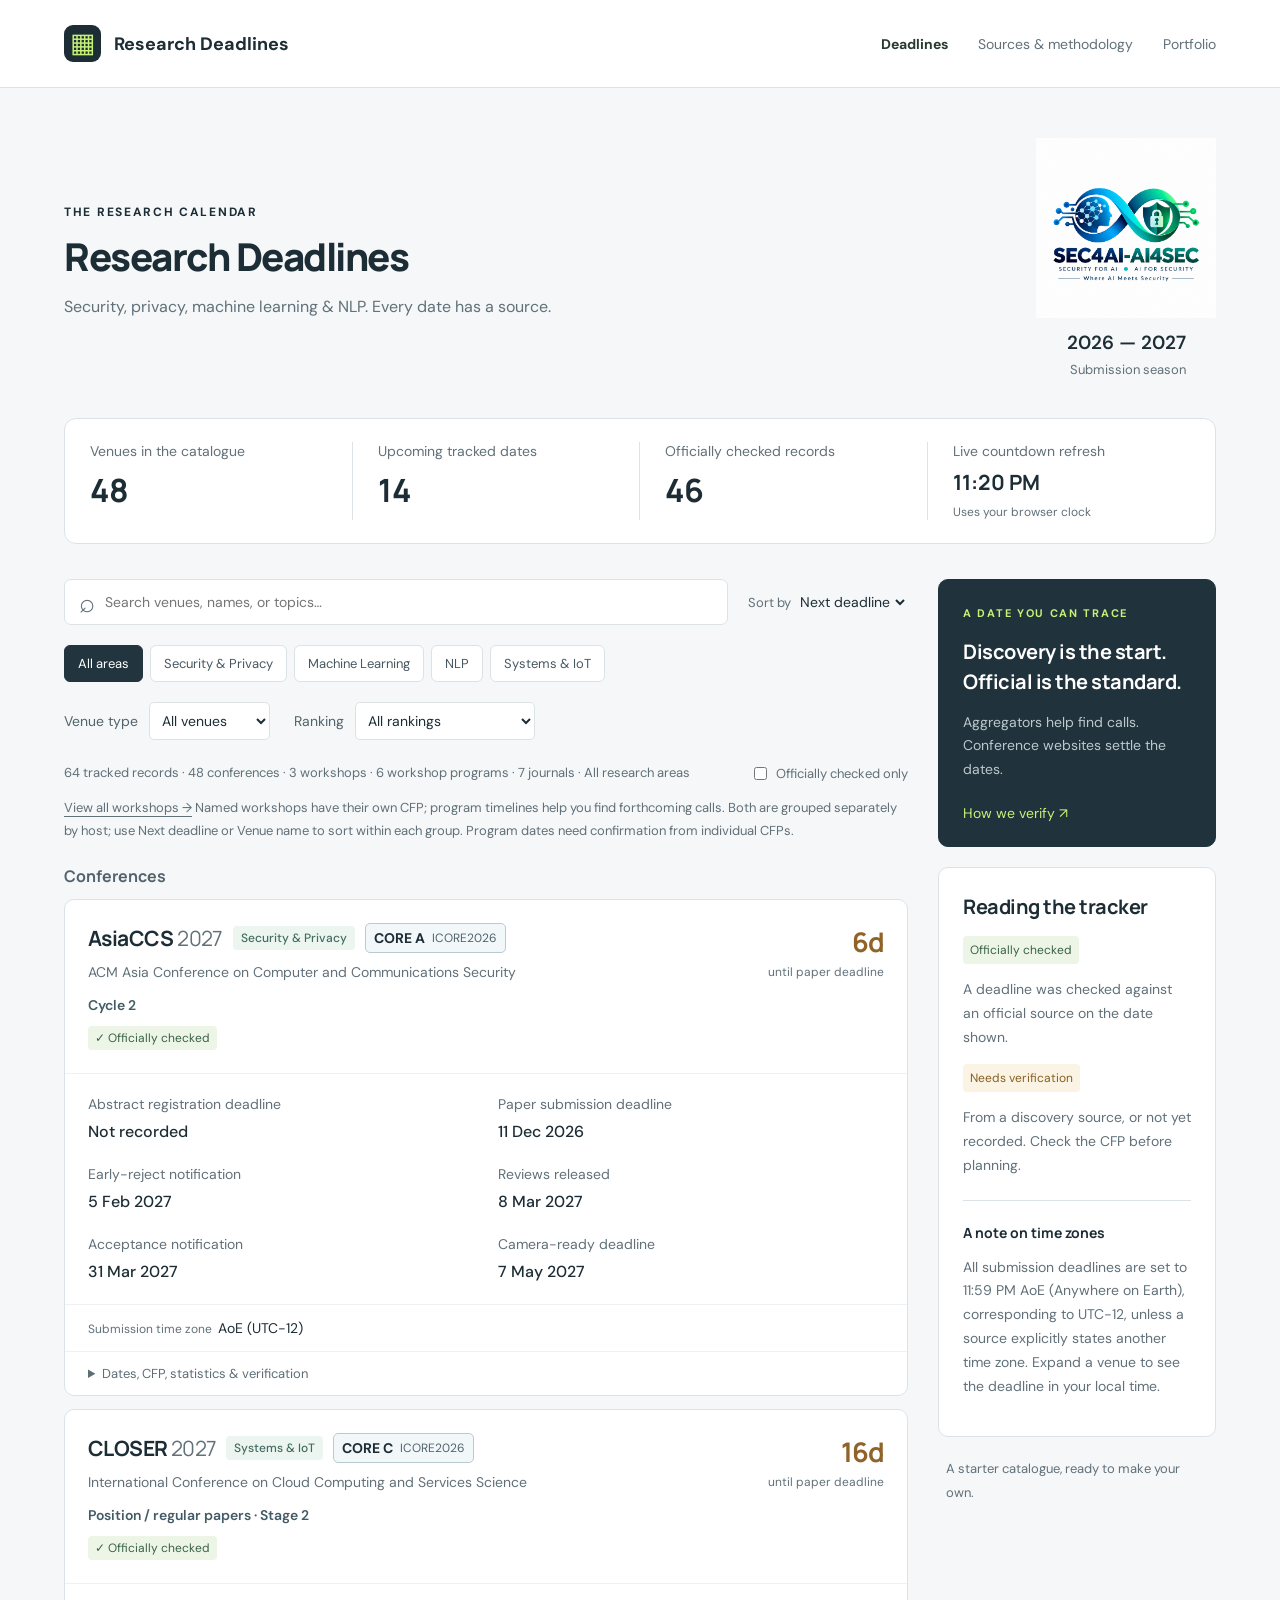
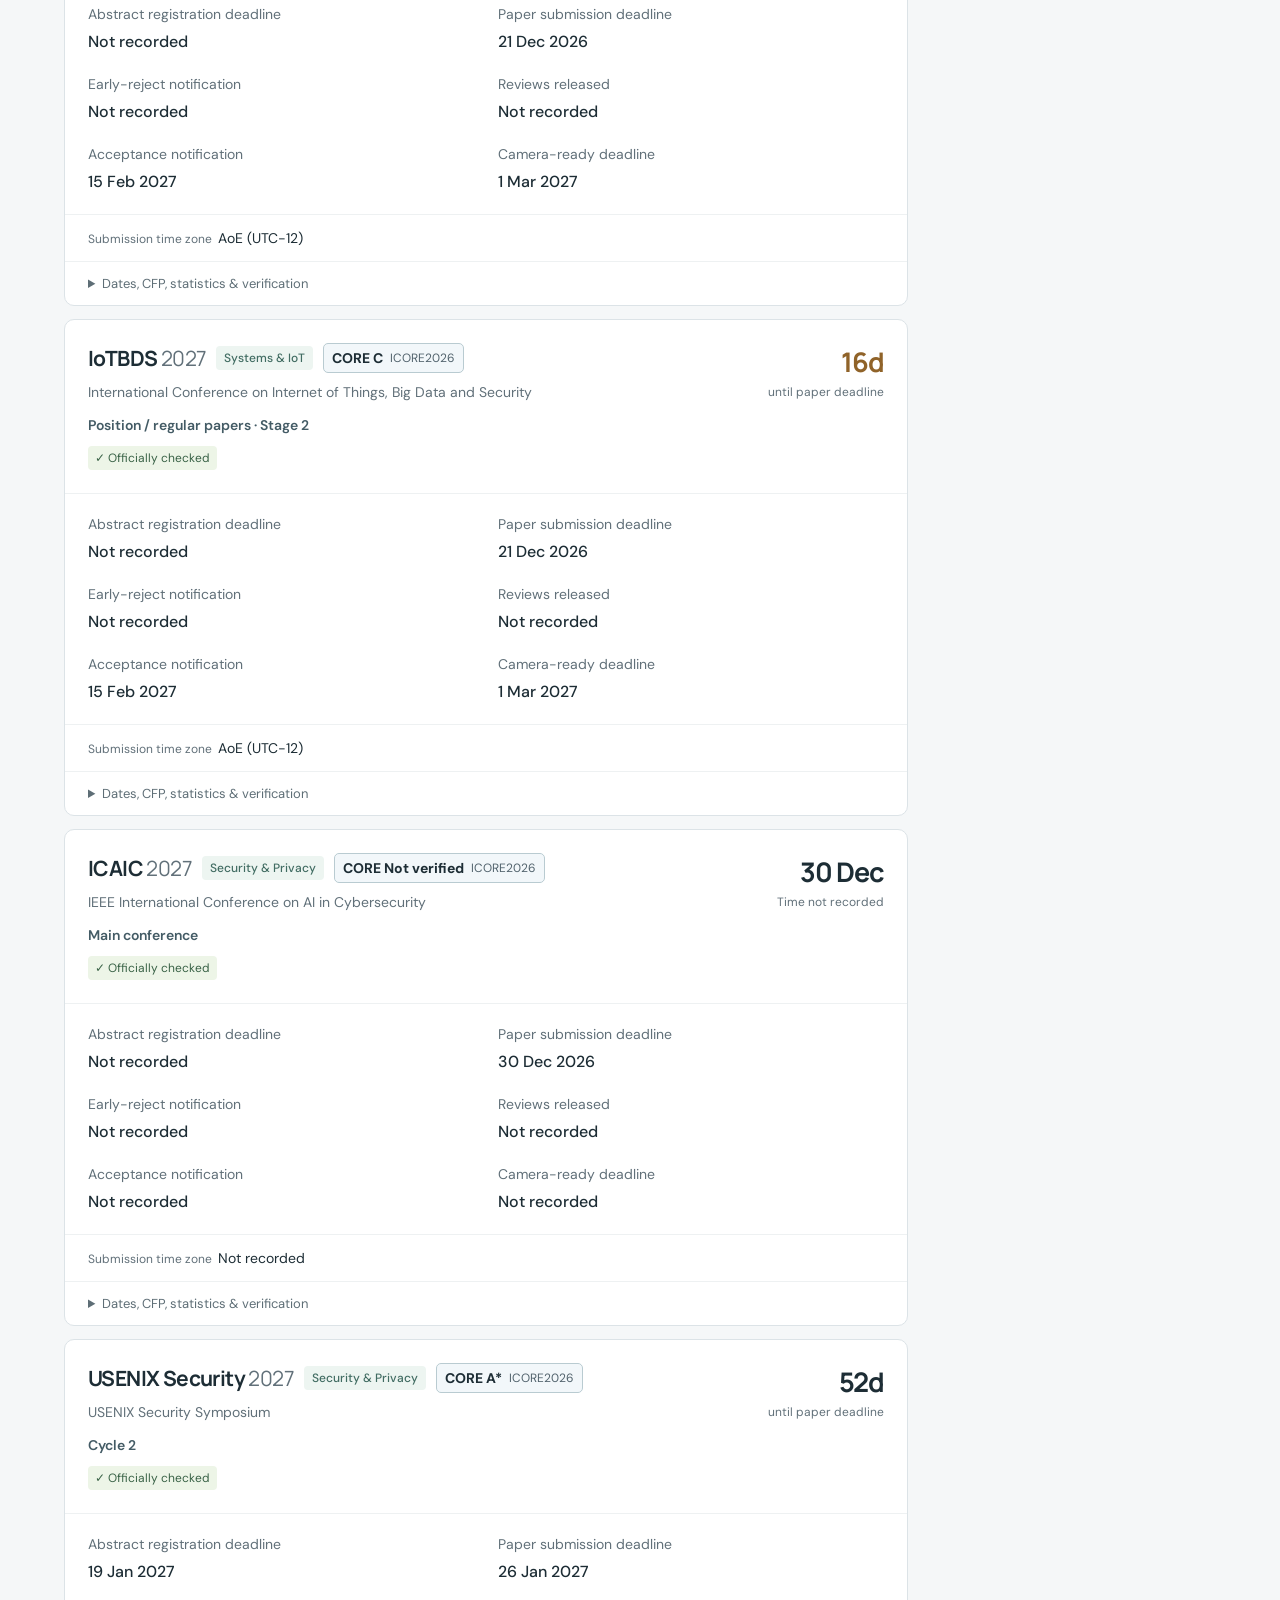
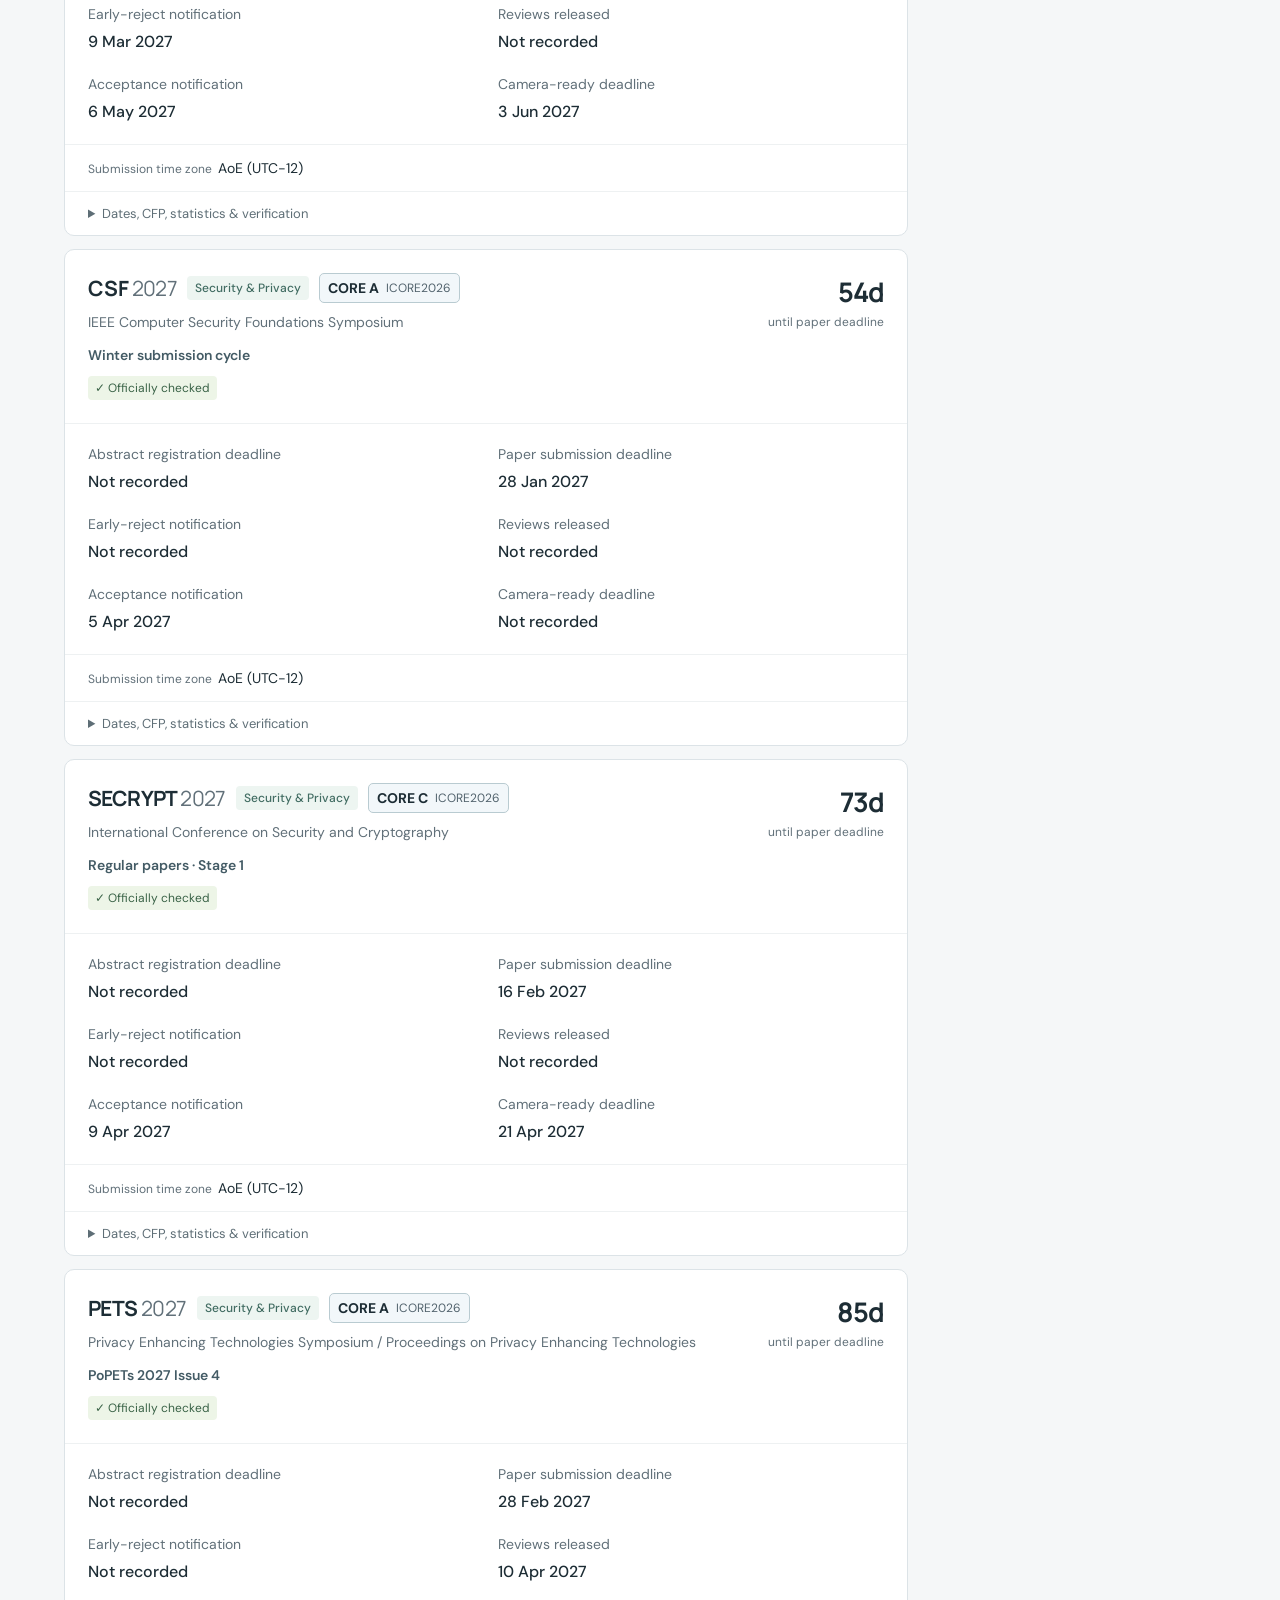
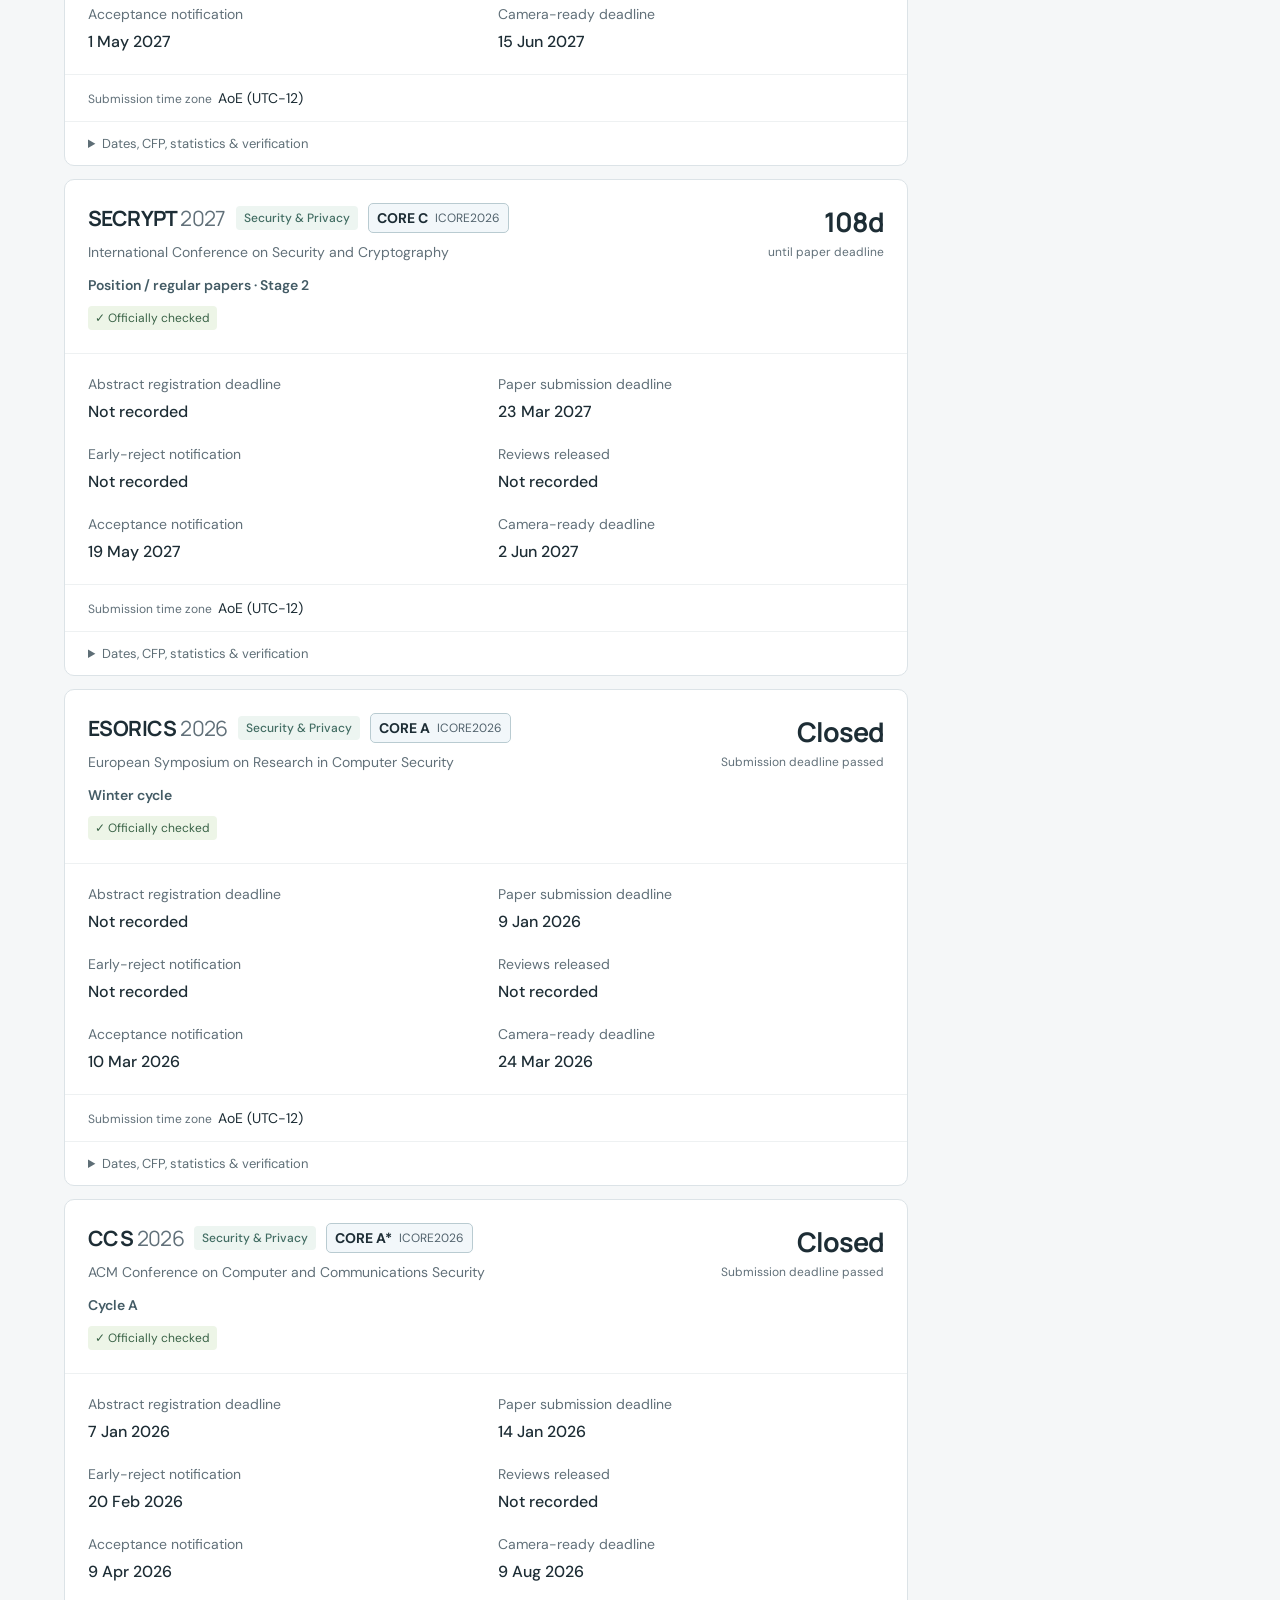
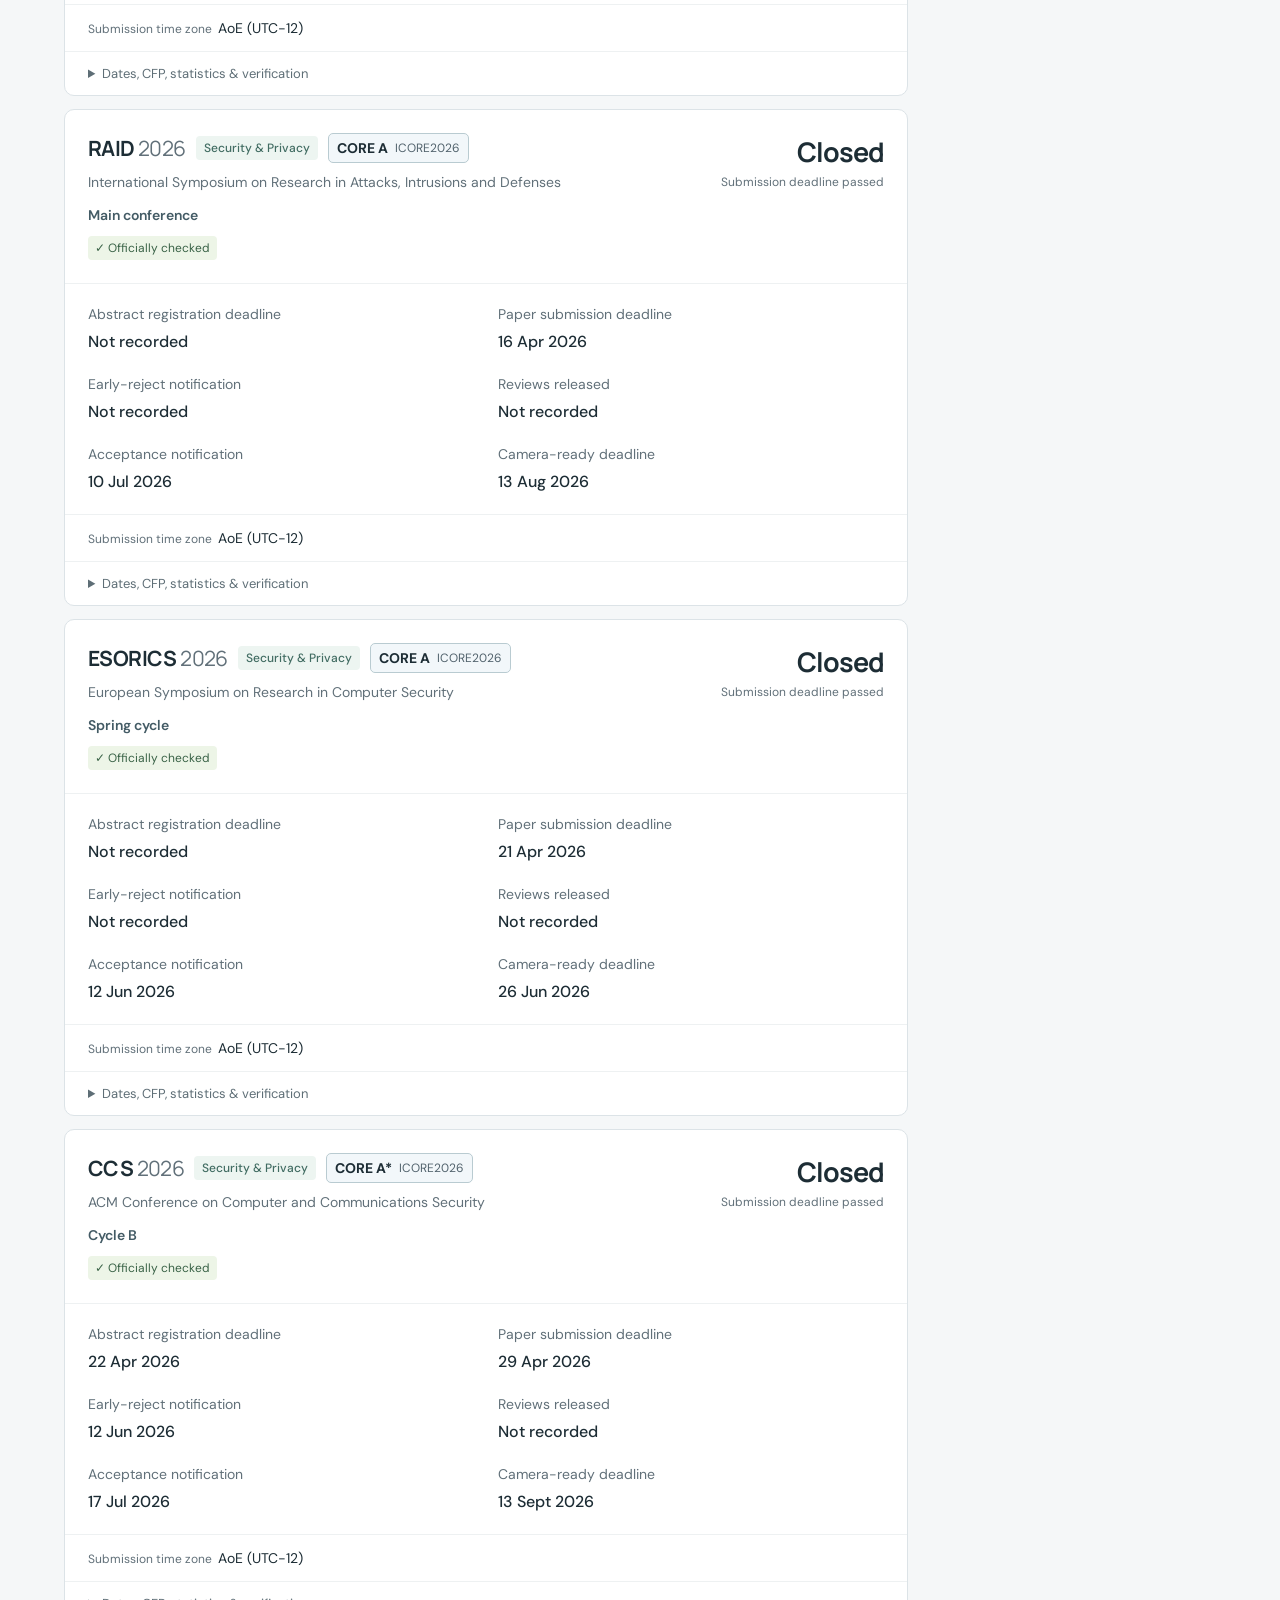
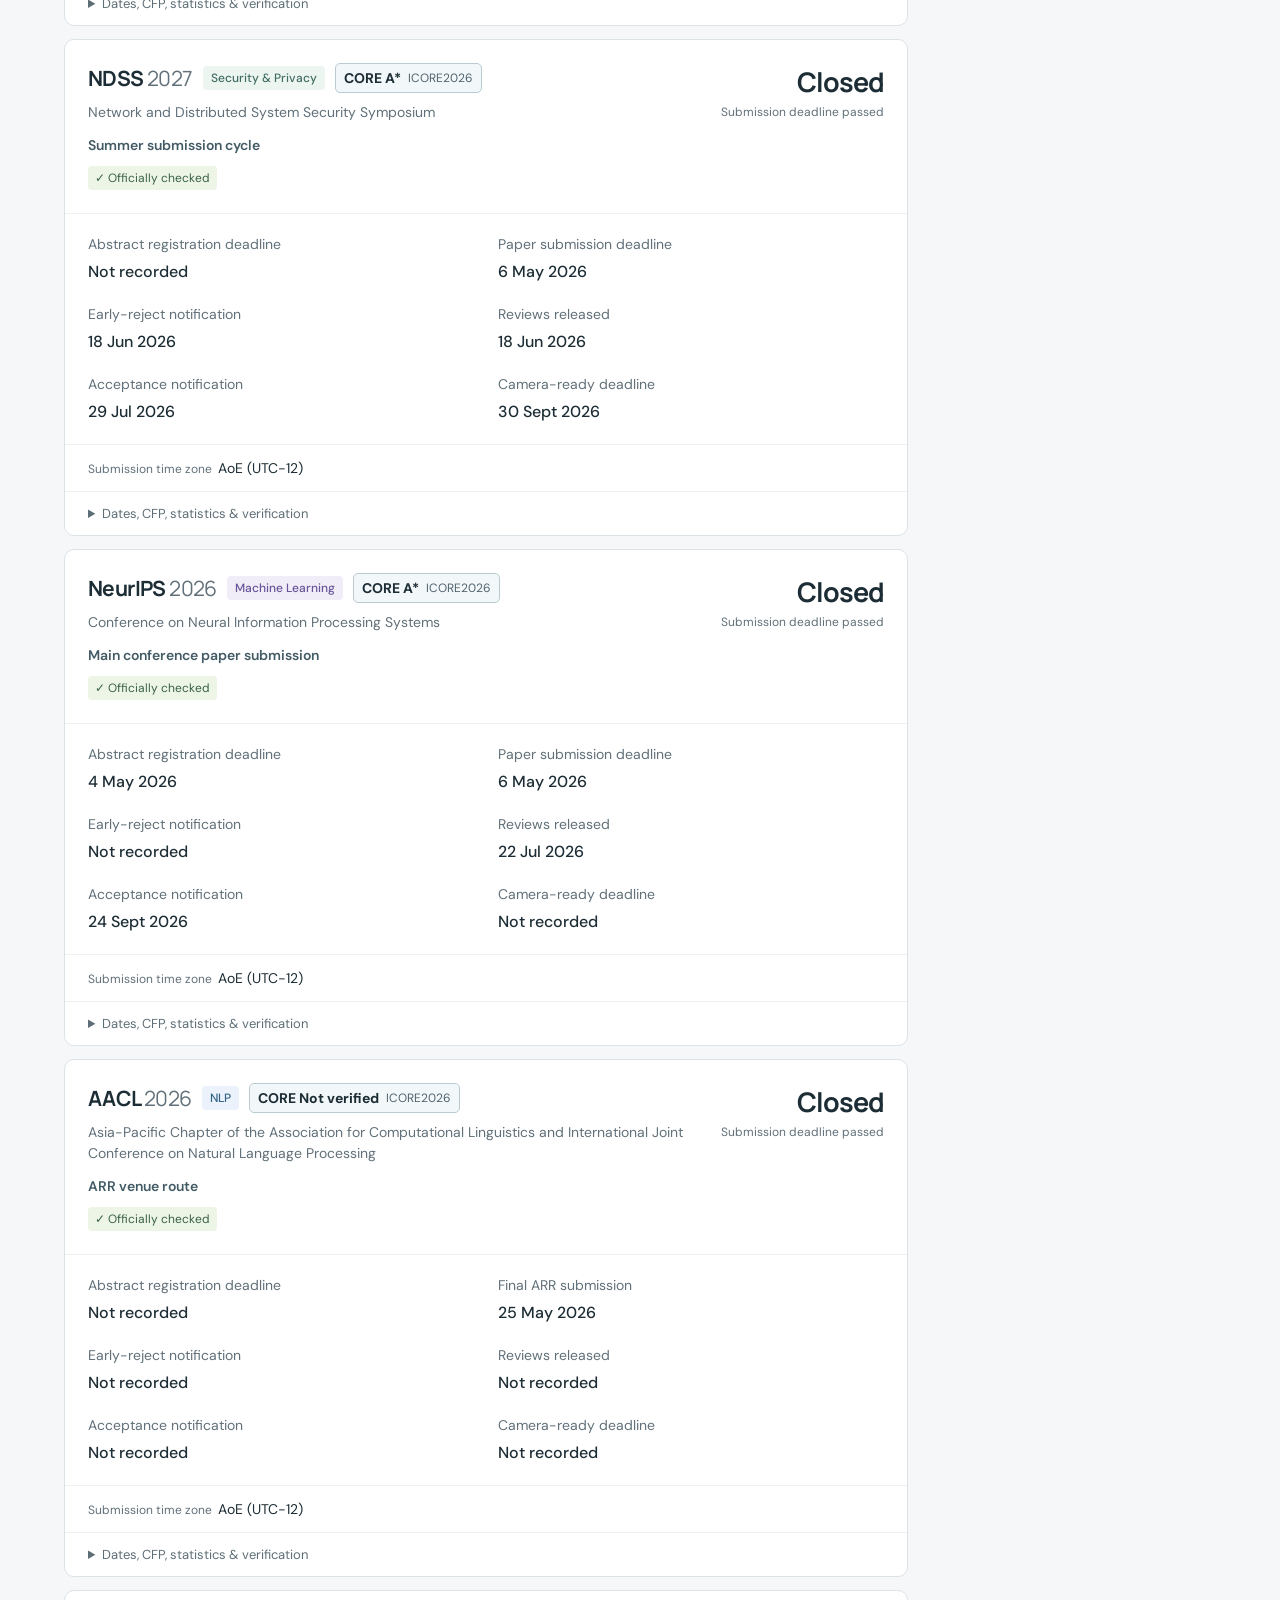
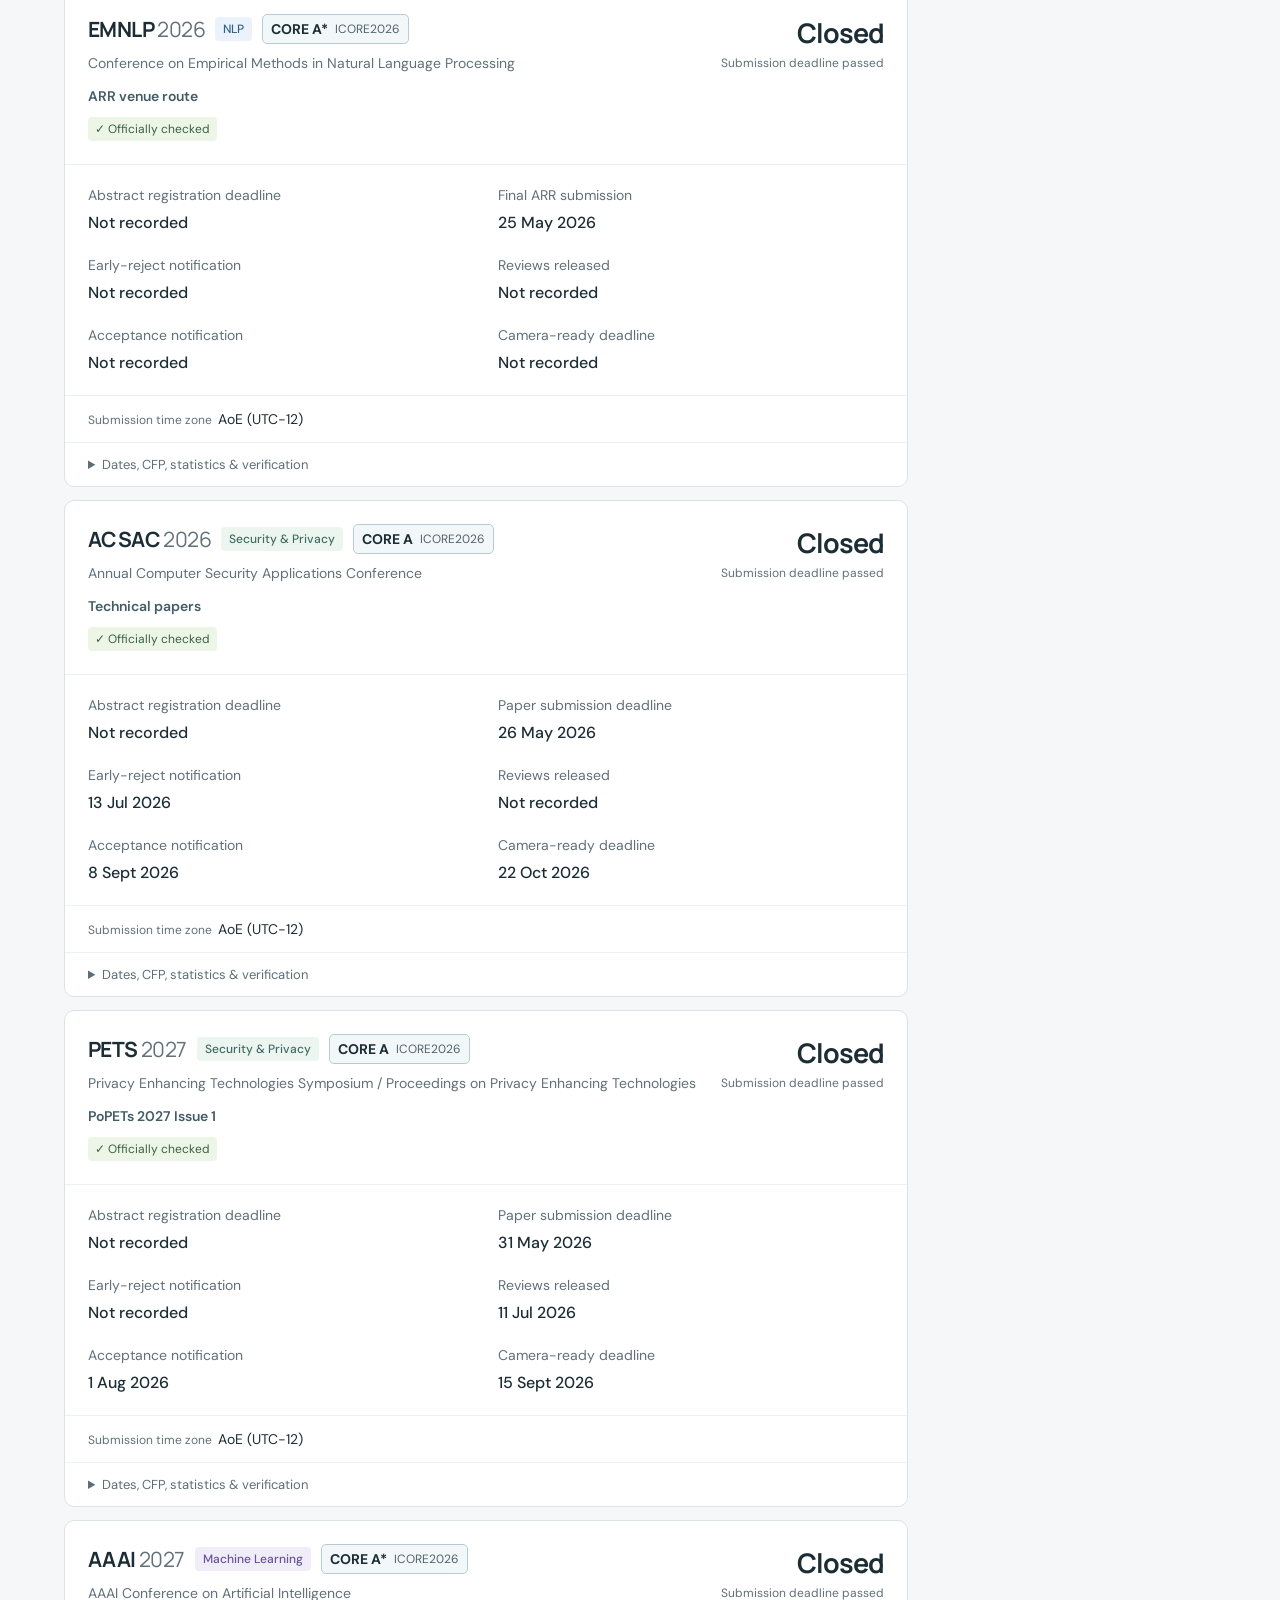
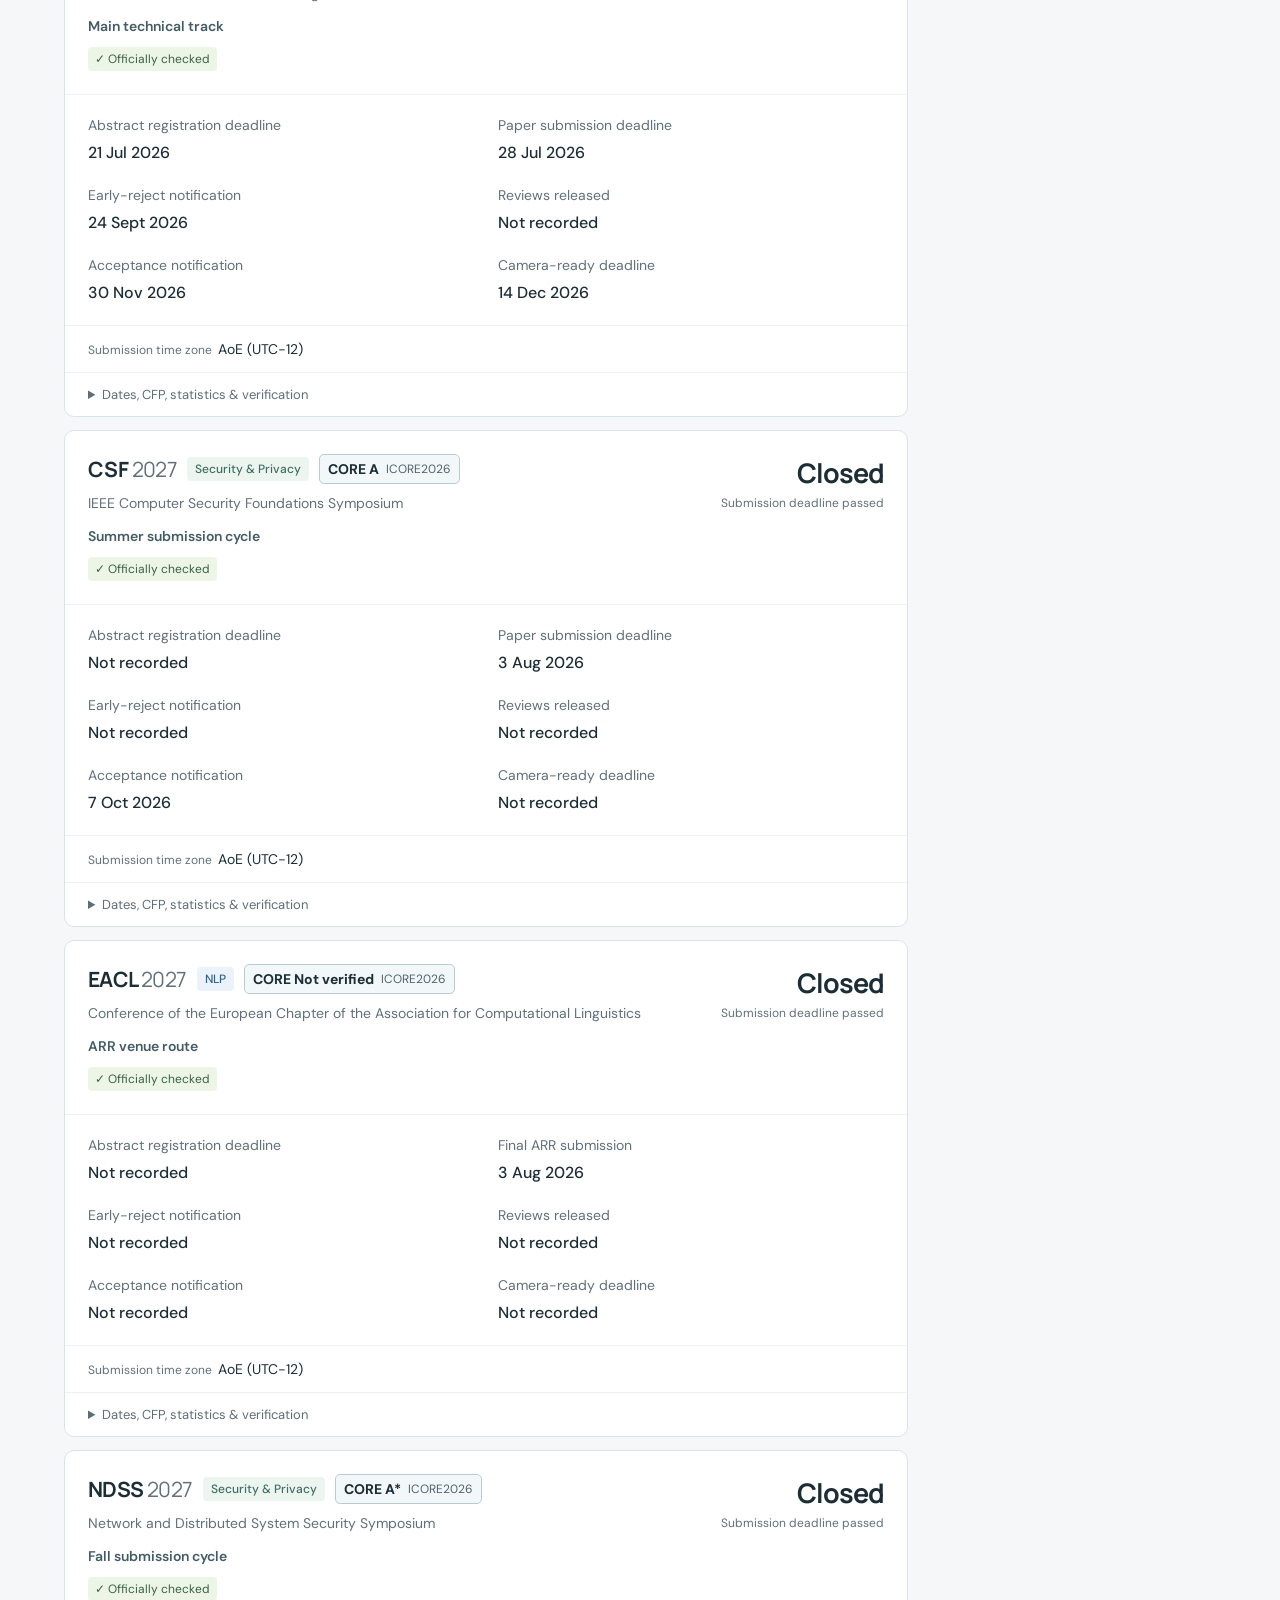
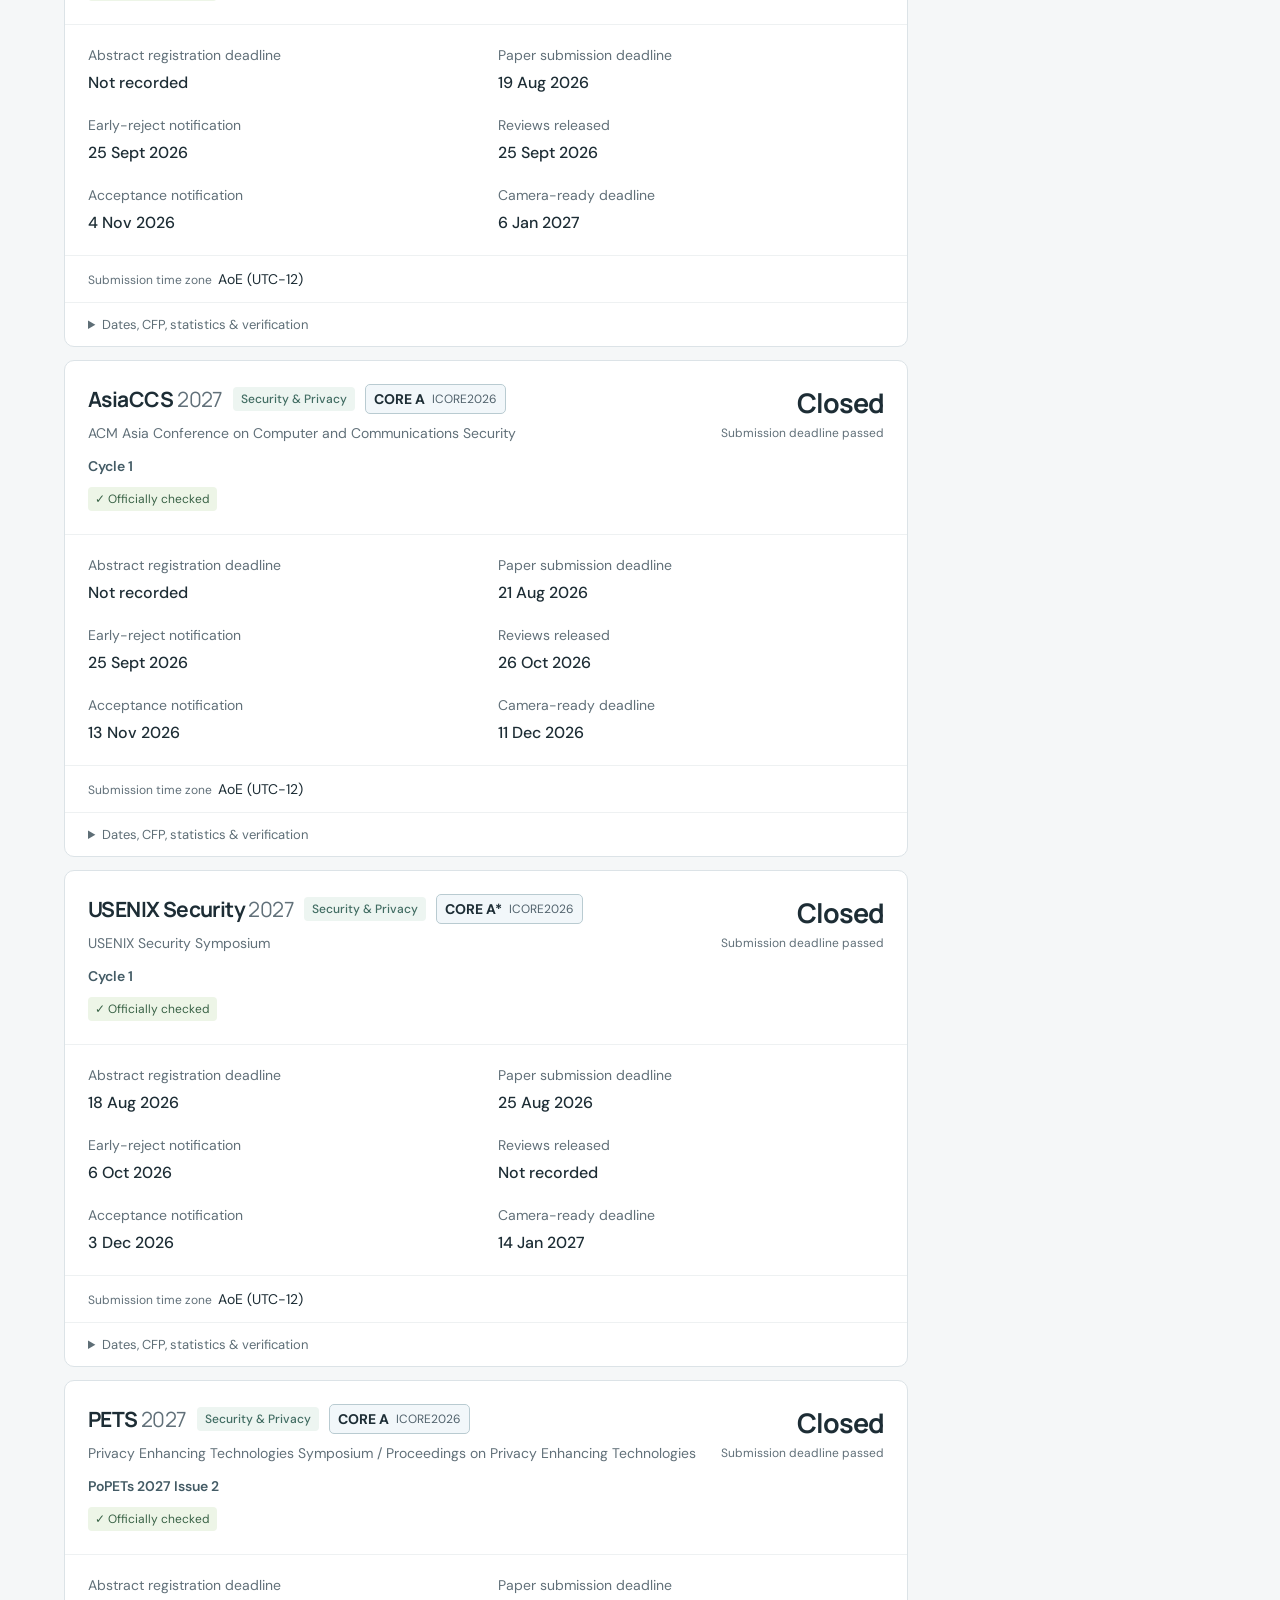
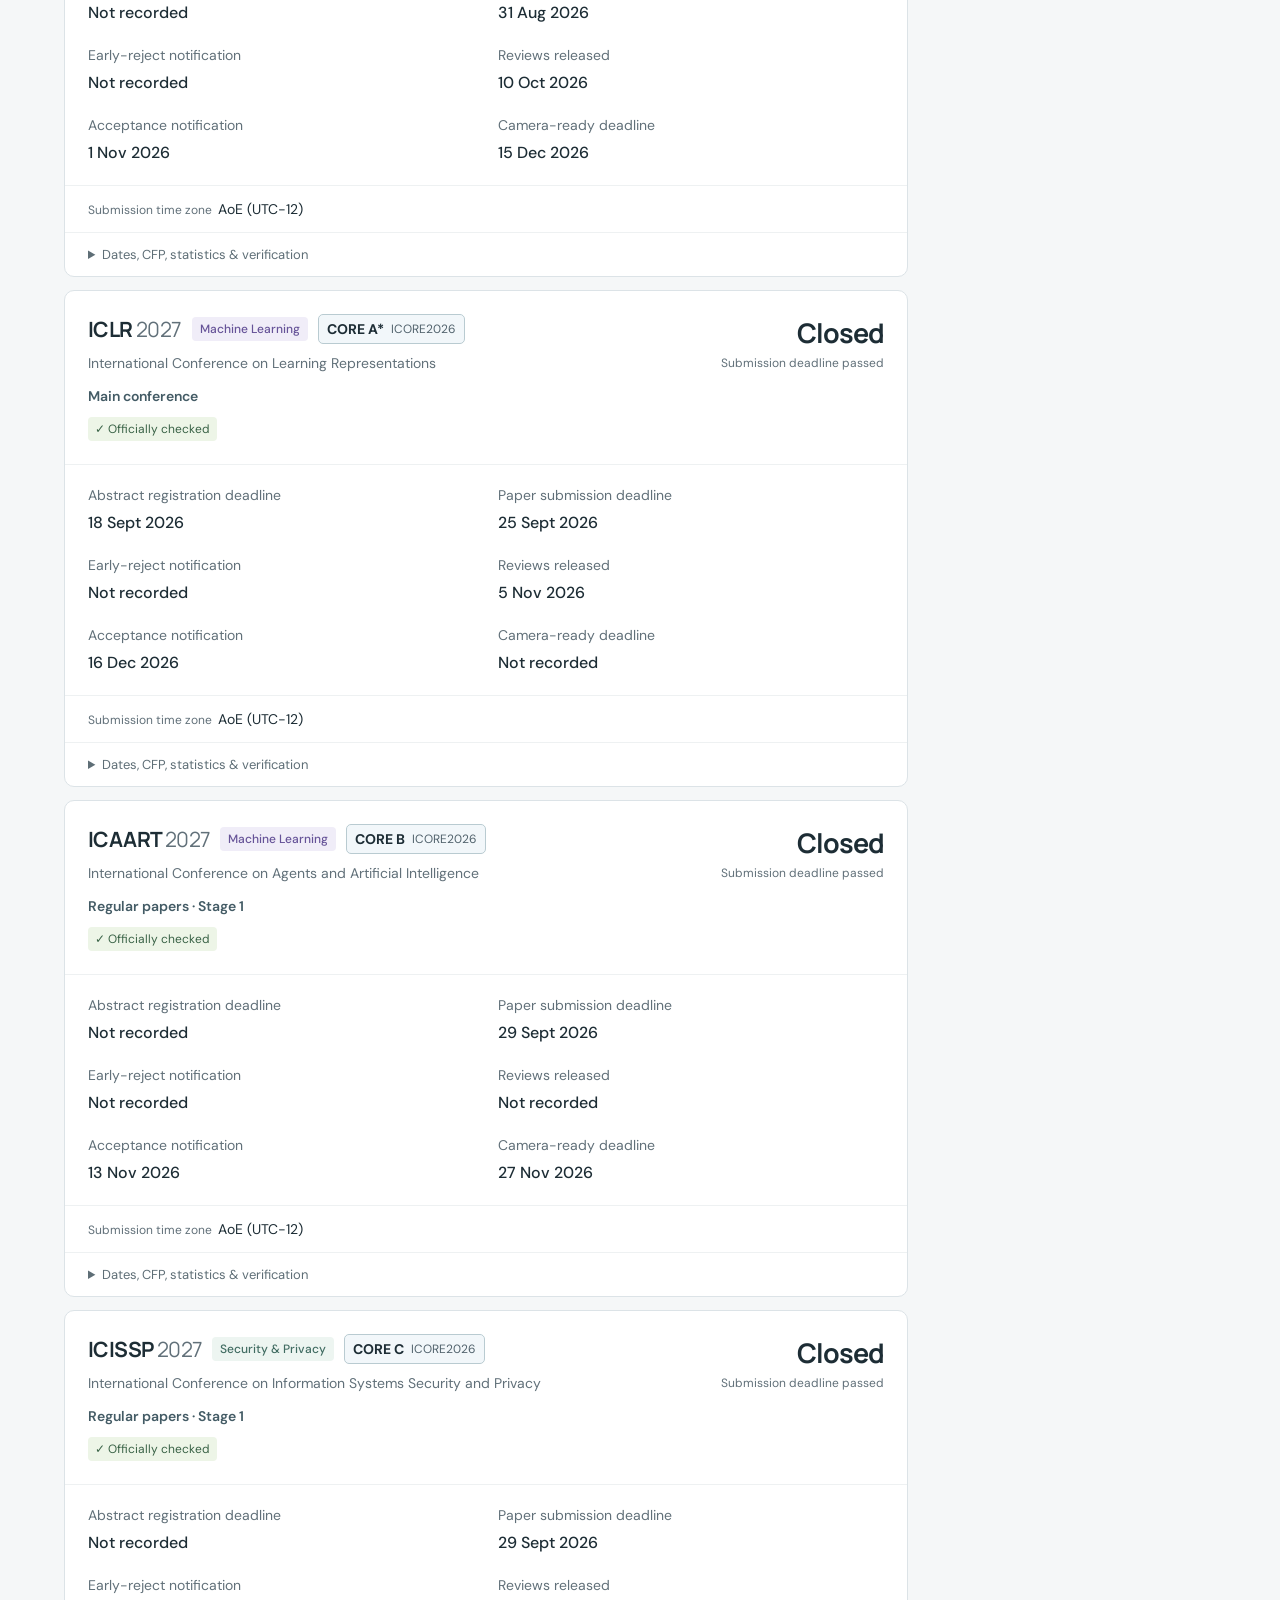
==== commit 0014cfaf: "Added the Logo" ====
--- a/ConferenceWorkshopTracker/index.html
+++ b/ConferenceWorkshopTracker/index.html
@@ -9,9 +9,9 @@
 </head>
 <body>
 <a class="skip" href="#main">Skip to deadlines</a>
-<header><a class="brand" href="./"><span class="brand-mark">▦</span> Research Deadlines</a><nav aria-label="Main navigation"><a class="active" href="#main">Deadlines</a><a href="#sources">Sources & methodology</a><a href="../index.html">GuptaSec4AI · AI4Sec</a></nav></header>
+<header><a class="brand" href="./"><span class="brand-mark">▦</span> Research Deadlines</a><nav aria-label="Main navigation"><a class="active" href="#main">Deadlines</a><a href="#sources">Sources & methodology</a><a href="../index.html">Portfolio</a></nav></header>
 <main id="main">
-  <div class="heading"><div><p class="eyebrow">THE RESEARCH CALENDAR</p><h1>Research Deadlines</h1><p class="intro">Security, privacy, machine learning & NLP. Every date has a source.</p></div><span class="edition">2026 — 2027<br><span>Submission season</span></span></div>
+  <div class="heading"><div><p class="eyebrow">THE RESEARCH CALENDAR</p><h1>Research Deadlines</h1><p class="intro">Security, privacy, machine learning & NLP. Every date has a source.</p></div><div class="deadline-identity"><img class="deadline-logo" src="../images/logo.png" alt="Sec4AI · AI4Sec — Security for AI · AI for Security" width="1374" height="1145"><span class="edition">2026 — 2027<br><span>Submission season</span></span></div></div>
   <section class="stats" aria-label="Catalogue overview"><div><span>Venues in the catalogue</span><strong id="total">—</strong></div><div><span>Upcoming tracked dates</span><strong id="upcoming">—</strong></div><div><span>Officially checked records</span><strong id="verified">—</strong></div><div class="snapshot"><span>Live countdown refresh</span><strong id="last-refresh">—</strong><small>Uses your browser clock</small></div></section>
   <div class="workspace"><section class="results" aria-label="Research deadlines">
     <div class="toolbar"><label class="search"><span aria-hidden="true">⌕</span><input id="search" type="search" placeholder="Search venues, names, or topics…" aria-label="Search venues"></label><label class="sort">Sort by <select id="sort"><option value="deadline">Next deadline</option><option value="name">Venue name</option></select></label></div>
@@ -24,5 +24,5 @@
     <p class="aside-note">A starter catalogue, ready to make your own. </p>
   </aside></div>
   <section id="sources" class="sources"><p class="eyebrow">PROVENANCE, NOT GUESSWORK</p><h2>One deadline. A clear source of truth.</h2><div class="source-grid"><div><span class="step">01 / DISCOVER</span><h3>Find the call</h3><p><a href="https://sec-deadlines.github.io/">SecDeadlines ↗</a><a href="https://aideadlin.es/">AI Deadlines ↗</a><a href="http://www.wikicfp.com/cfp/">WikiCFP ↗</a></p></div><div><span class="step">02 / VERIFY</span><h3>Check the authority</h3><p>Official main conference pages, Call for Papers, Important Dates and submission pages take precedence over aggregator observations. For IEEE venues, check the venue page and IEEE society pages too. <a href="https://www.ieee.org/conferences/">IEEE Conferences ↗</a><a href="https://openreview.net/">OpenReview ↗</a><a href="https://aclrollingreview.org/dates">ACL Rolling Review ↗</a></p></div><div><span class="step">03 / CONTEXT</span><h3>Keep rankings separate</h3><p><a href="https://portal.core.edu.au/conf-ranks/">ICORE conference rankings ↗</a><a href="https://www.scimagojr.com/journalrank.php">SCImago journal quartiles ↗</a><a href="https://dblp.org/">DBLP venue history ↗</a></p></div></div><p class="quartile-guide"><strong>Journal quartiles:</strong> Q1 = top 25%; Q2 = 25–50%; Q3 = 50–75%; Q4 = bottom 25% within a subject category and year. Quartiles can differ by category. SJR is a citation-based indicator that weights citations by the influence of the citing journals. CORE grades and SCImago quartiles are not equivalent.</p><p class="method-note">This is a manually maintained source snapshot with live browser countdowns. Conflicting observations are shown in each record; an official observation wins. Conference badges use ICORE2026. Journal badges use SCImago and explicitly state the metric year and quartile scope. Historical snapshots, secondary sources and owner-supplied SCImago values are labeled separately; none is presented as direct latest-edition verification. Rank verification is separate from deadline verification. ARR submission and conference commitment are separate milestones. Regex-friendly official URL patterns and source links are stored in <a href="data/source-links.json">source-links.json</a>.</p><p class="aoe-footer-note"><strong>Deadline time note:</strong> All submission deadlines are set to <strong>11:59 PM AoE (Anywhere on Earth)</strong>, which corresponds to the <strong>UTC−12</strong> time zone, unless an official source explicitly gives a different time zone.</p></section>
-</main><footer><span>Research Deadlines</span><span>Security for AI · AI for Security</span></footer>
+</main><footer><span>Research Deadlines</span><span><strong>Security for AI · AI for Security</strong></span></footer>
 </body></html>
--- a/ConferenceWorkshopTracker/styles.css
+++ b/ConferenceWorkshopTracker/styles.css
@@ -11,3 +11,7 @@
 .record-group{margin:0 0 30px}.record-group>h2{margin:22px 0 12px;font-size:16px;letter-spacing:0;color:#52636d}
 .cfp-details{margin:14px 0;padding:12px 14px;border:1px solid #dce3e7;border-radius:8px;background:#fbfcfc}.cfp-details h3{margin:0 0 10px;font-size:15px;color:#263b2e}.topic-list{display:flex;flex-wrap:wrap;gap:6px;margin:0 0 12px}.topic-list span{border:1px solid #dce3e7;border-radius:5px;padding:4px 7px;background:#fff;color:#43535c;font-size:12px}.cfp-details dl{display:grid;grid-template-columns:repeat(2,minmax(0,1fr));gap:10px 18px;margin:0}.cfp-details dt{font-size:12px;color:#617079}.cfp-details dd{margin:2px 0 0;color:#1d2d35;font-weight:600;line-height:1.45}.cfp-details a{color:#2f5750}
 .arr-schedule{margin:14px 0;padding:12px 14px;border:1px solid #dce3e7;border-radius:8px;background:#f8fafb}.arr-schedule h3{margin:0 0 10px;font-size:15px;color:#263b2e}.arr-schedule dl{display:grid;grid-template-columns:repeat(2,minmax(0,1fr));gap:10px 18px;margin:0}.arr-schedule dt{font-size:12px;color:#617079}.arr-schedule dd{margin:2px 0 0;color:#1d2d35;font-weight:600}.arr-schedule p{margin:8px 0 0}@media(max-width:500px){.cfp-details dl,.arr-schedule dl{grid-template-columns:1fr}}
+
+.deadline-identity{display:flex;flex-direction:column;align-items:center;gap:12px;flex-shrink:0}
+.deadline-logo{display:block;width:180px;max-width:100%;height:auto}
+@media(max-width:600px){.heading{flex-wrap:wrap;gap:20px}.deadline-logo{width:140px}.deadline-identity{align-items:flex-start}}
